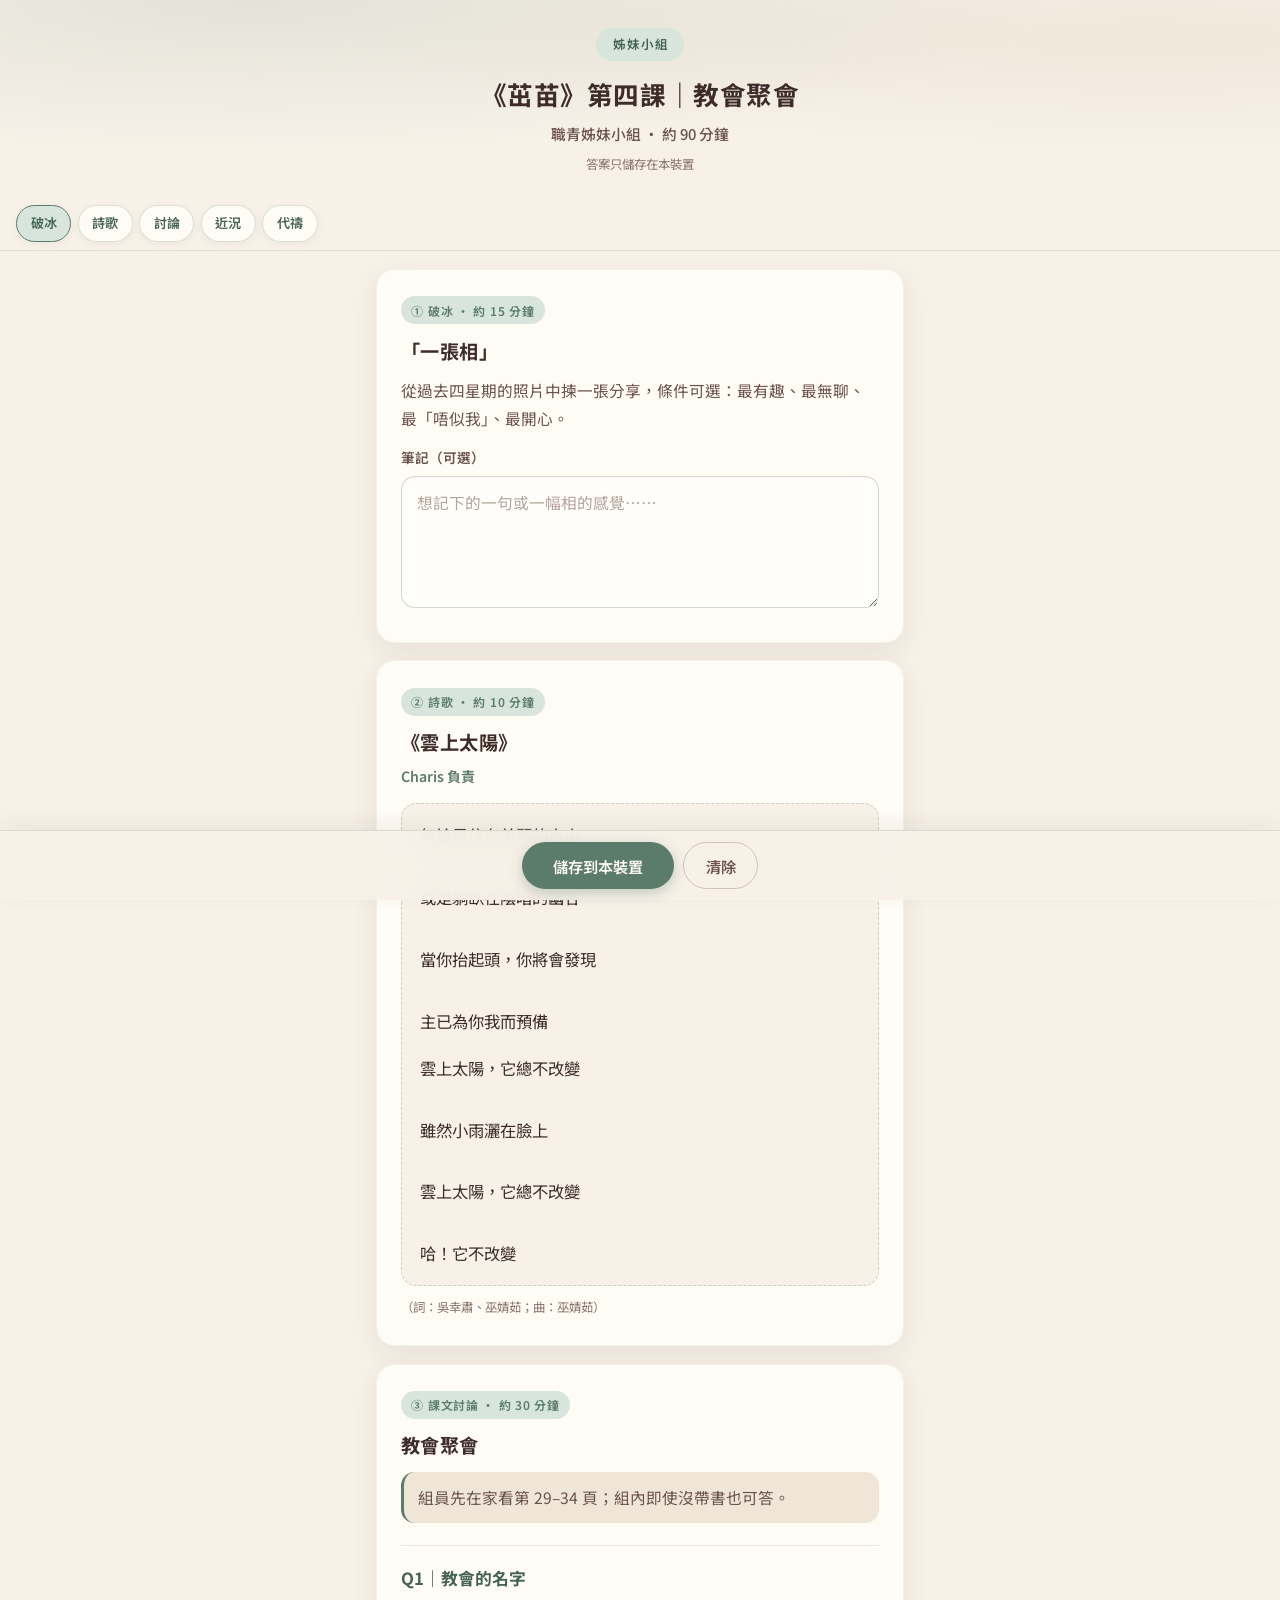
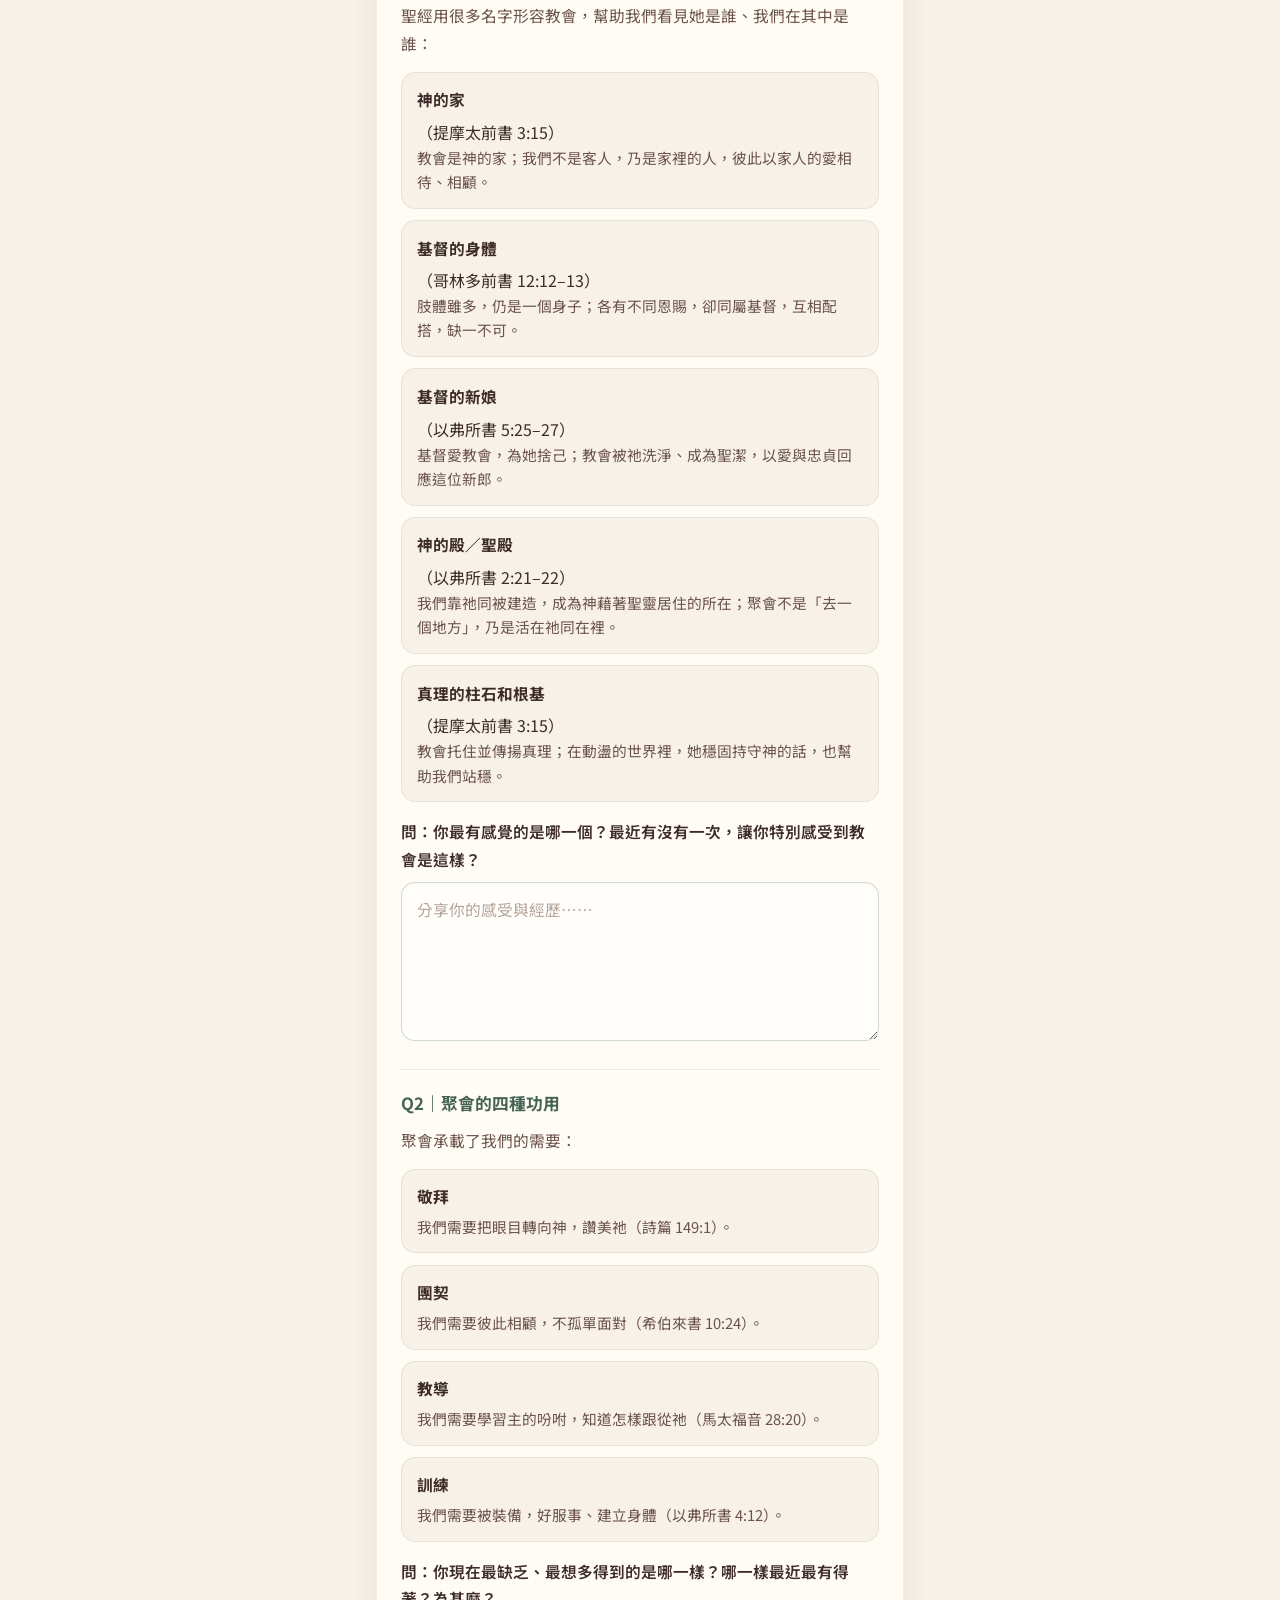
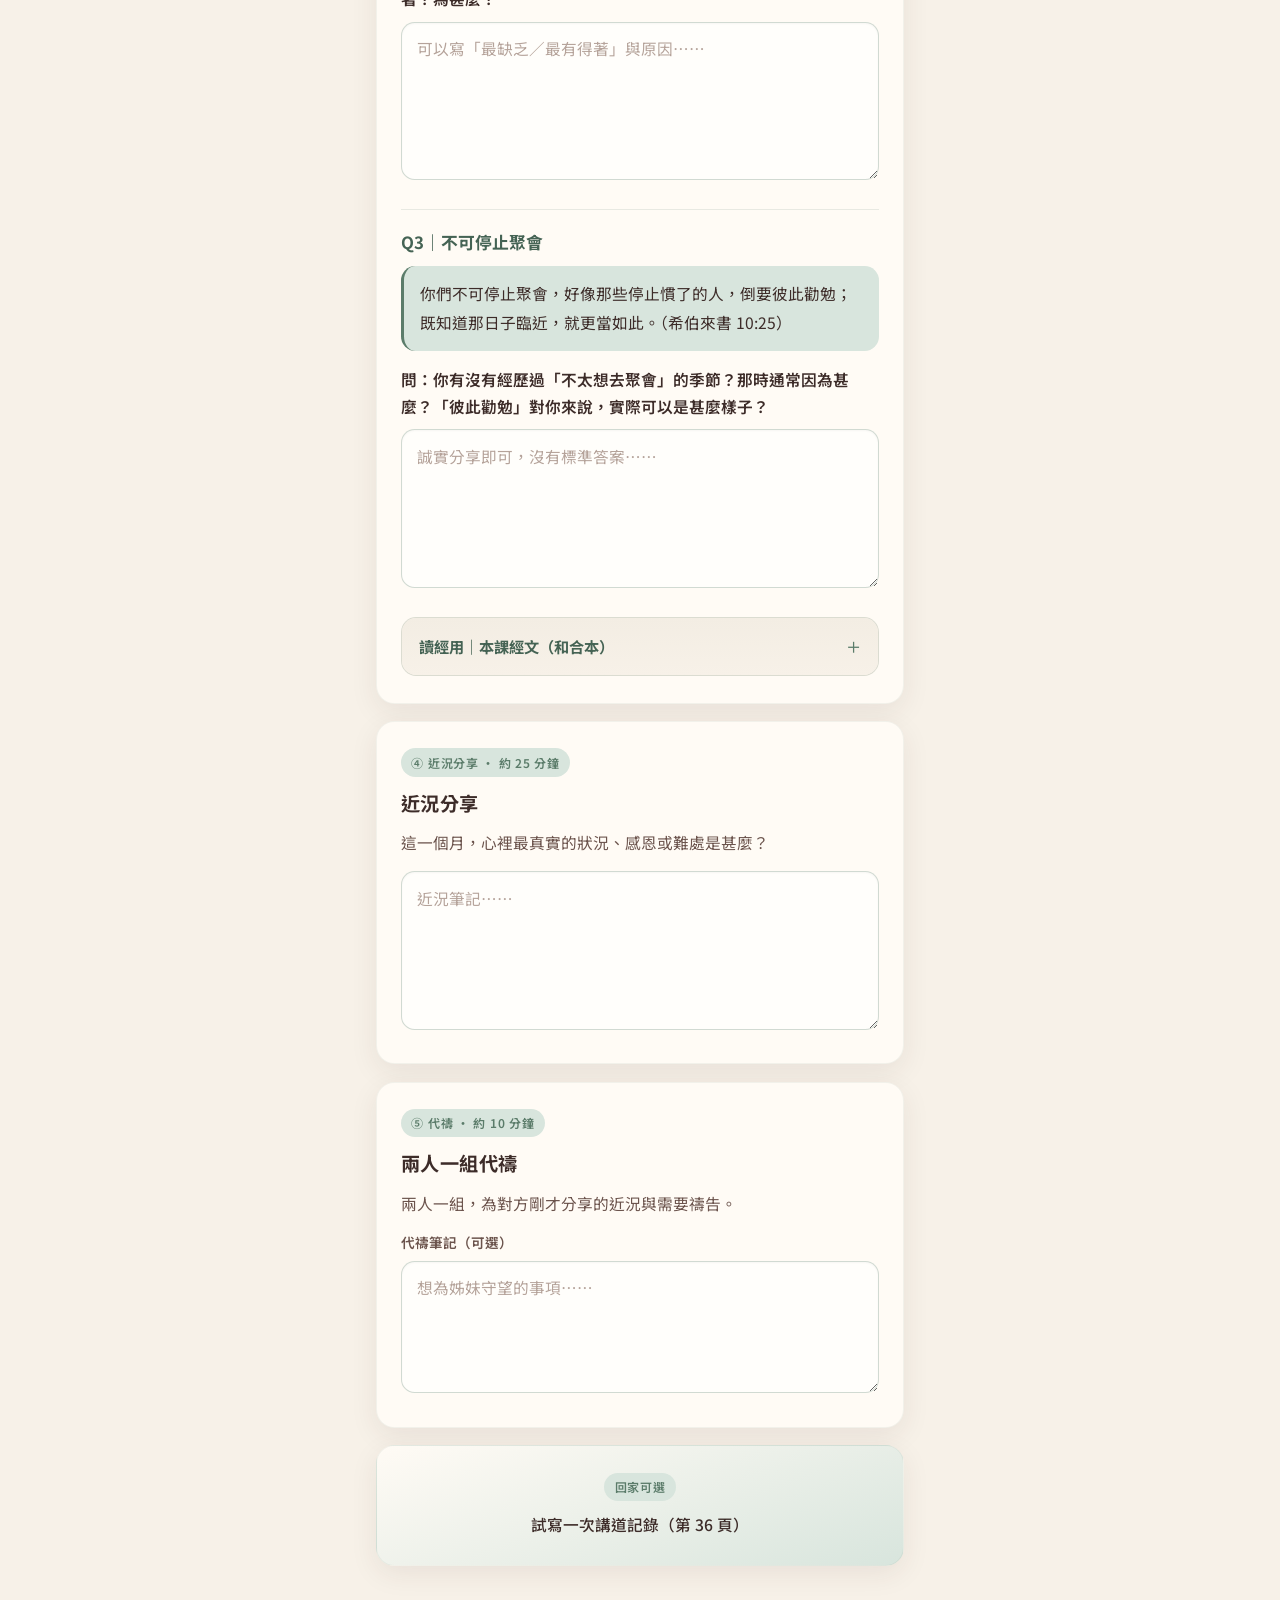
==== index.html @ 21cdb0b8 "Add 《茁苗》第四課姊妹小組 local-storage page Warm cream/sage mobile preview for 職青姊妹小組; answers stay on device" ====
<!DOCTYPE html>
<html lang="zh-Hant">
<head>
  <meta charset="UTF-8" />
  <meta name="viewport" content="width=device-width, initial-scale=1, viewport-fit=cover" />
  <meta name="theme-color" content="#F7F1E8" />
  <meta name="description" content="《茁苗》第四課｜教會聚會｜職青姊妹小組（本機預覽）" />
  <title>《茁苗》第四課｜教會聚會</title>
  <link rel="preconnect" href="https://fonts.googleapis.com" />
  <link rel="preconnect" href="https://fonts.gstatic.com" crossorigin />
  <link href="https://fonts.googleapis.com/css2?family=Noto+Sans+TC:wght@400;500;600;700&display=swap" rel="stylesheet" />
  <link rel="stylesheet" href="styles.css?v=20261009a" />
</head>
<body>
  <header class="app-header">
    <div class="header-inner">
      <span class="badge">姊妹小組</span>
      <h1 class="app-title">《茁苗》第四課｜教會聚會</h1>
      <p class="app-subtitle">職青姊妹小組 · 約 90 分鐘</p>
      <p class="app-note">答案只儲存在本裝置</p>
    </div>
  </header>

  <nav class="nav-chips" aria-label="快速導覽">
    <a href="#icebreaker">破冰</a>
    <a href="#song">詩歌</a>
    <a href="#discuss">討論</a>
    <a href="#sharing">近況</a>
    <a href="#prayer">代禱</a>
  </nav>

  <main>
    <!-- ① 破冰 -->
    <section class="card" id="icebreaker">
      <div class="section-label">① 破冰 · 約 15 分鐘</div>
      <h2 class="section-title">「一張相」</h2>
      <p class="section-body">從過去四星期的照片中揀一張分享，條件可選：最有趣、最無聊、最「唔似我」、最開心。</p>
      <label class="field-label" for="ice-notes">筆記（可選）</label>
      <textarea id="ice-notes" data-key="ice-notes" rows="4" placeholder="想記下的一句或一幅相的感覺……"></textarea>
    </section>

    <!-- ② 詩歌 -->
    <section class="card" id="song">
      <div class="section-label">② 詩歌 · 約 10 分鐘</div>
      <h2 class="section-title">《雲上太陽》</h2>
      <p class="song-lead">Charis 負責</p>
      <div class="lyrics">
        <p>無論是住在美麗的高山<br />
        或是躺臥在陰暗的幽谷<br />
        當你抬起頭，你將會發現<br />
        主已為你我而預備</p>
        <p>雲上太陽，它總不改變<br />
        雖然小雨灑在臉上<br />
        雲上太陽，它總不改變<br />
        哈！它不改變</p>
      </div>
      <p class="song-credit">（詞：吳幸肅、巫婧茹；曲：巫婧茹）</p>
    </section>

    <!-- ③ 討論 -->
    <section class="card" id="discuss">
      <div class="section-label">③ 課文討論 · 約 30 分鐘</div>
      <h2 class="section-title">教會聚會</h2>
      <p class="section-intro">組員先在家看第 29–34 頁；組內即使沒帶書也可答。</p>

      <!-- Q1 -->
      <div class="q-block" id="q1">
        <h3 class="q-heading">Q1｜教會的名字</h3>
        <p class="section-body">聖經用很多名字形容教會，幫助我們看見她是誰、我們在其中是誰：</p>
        <ul class="name-list">
          <li>
            <strong>神的家</strong>（提摩太前書 3:15）
            <span>教會是神的家；我們不是客人，乃是家裡的人，彼此以家人的愛相待、相顧。</span>
          </li>
          <li>
            <strong>基督的身體</strong>（哥林多前書 12:12–13）
            <span>肢體雖多，仍是一個身子；各有不同恩賜，卻同屬基督，互相配搭，缺一不可。</span>
          </li>
          <li>
            <strong>基督的新娘</strong>（以弗所書 5:25–27）
            <span>基督愛教會，為她捨己；教會被祂洗淨、成為聖潔，以愛與忠貞回應這位新郎。</span>
          </li>
          <li>
            <strong>神的殿／聖殿</strong>（以弗所書 2:21–22）
            <span>我們靠祂同被建造，成為神藉著聖靈居住的所在；聚會不是「去一個地方」，乃是活在祂同在裡。</span>
          </li>
          <li>
            <strong>真理的柱石和根基</strong>（提摩太前書 3:15）
            <span>教會托住並傳揚真理；在動盪的世界裡，她穩固持守神的話，也幫助我們站穩。</span>
          </li>
        </ul>
        <p class="q-prompt">問：你最有感覺的是哪一個？最近有沒有一次，讓你特別感受到教會是這樣？</p>
        <textarea data-key="q1-answer" rows="5" placeholder="分享你的感受與經歷……"></textarea>
      </div>

      <!-- Q2 -->
      <div class="q-block" id="q2">
        <h3 class="q-heading">Q2｜聚會的四種功用</h3>
        <p class="section-body">聚會承載了我們的需要：</p>
        <ul class="name-list">
          <li>
            <strong>敬拜</strong>
            <span>我們需要把眼目轉向神，讚美祂（詩篇 149:1）。</span>
          </li>
          <li>
            <strong>團契</strong>
            <span>我們需要彼此相顧，不孤單面對（希伯來書 10:24）。</span>
          </li>
          <li>
            <strong>教導</strong>
            <span>我們需要學習主的吩咐，知道怎樣跟從祂（馬太福音 28:20）。</span>
          </li>
          <li>
            <strong>訓練</strong>
            <span>我們需要被裝備，好服事、建立身體（以弗所書 4:12）。</span>
          </li>
        </ul>
        <p class="q-prompt">問：你現在最缺乏、最想多得到的是哪一樣？哪一樣最近最有得著？為甚麼？</p>
        <textarea data-key="q2-answer" rows="5" placeholder="可以寫「最缺乏／最有得著」與原因……"></textarea>
      </div>

      <!-- Q3 -->
      <div class="q-block" id="q3">
        <h3 class="q-heading">Q3｜不可停止聚會</h3>
        <blockquote class="verse-quote">
          <p>你們不可停止聚會，好像那些停止慣了的人，倒要彼此勸勉；既知道那日子臨近，就更當如此。（希伯來書 10:25）</p>
        </blockquote>
        <p class="q-prompt">問：你有沒有經歷過「不太想去聚會」的季節？那時通常因為甚麼？「彼此勸勉」對你來說，實際可以是甚麼樣子？</p>
        <textarea data-key="q3-answer" rows="5" placeholder="誠實分享即可，沒有標準答案……"></textarea>
      </div>

      <!-- 讀經用 -->
      <details class="verse-panel" id="verses">
        <summary>讀經用｜本課經文（和合本）</summary>
        <div class="verse-list">
          <article>
            <h4>提前 3:15</h4>
            <p>倘若我耽延日久，你也可以知道在神的家中當怎樣行。這家就是永生神的教會，真理的柱石和根基。</p>
          </article>
          <article>
            <h4>林前 12:12–13</h4>
            <p>就如身子是一個，卻有許多肢體，而且肢體雖多，仍是一個身子；基督也是這樣。我們不拘是猶太人，是希臘人，是為奴的，是自主的，都從一位聖靈受洗，成了一個身體，飲於一位聖靈。</p>
          </article>
          <article>
            <h4>弗 5:25–27</h4>
            <p>你們做丈夫的，要愛你們的妻子，正如基督愛教會，為教會捨己，要用水藉著道把教會洗淨，成為聖潔，可以獻給自己，做個榮耀的教會，毫無玷汙、皺紋等類的病，乃是聖潔沒有瑕疵的。</p>
          </article>
          <article>
            <h4>弗 2:21–22</h4>
            <p>各房靠他聯絡得合式，漸漸成為主的聖殿。你們也靠他同被建造，成為神藉著聖靈居住的所在。</p>
          </article>
          <article>
            <h4>來 10:25</h4>
            <p>你們不可停止聚會，好像那些停止慣了的人，倒要彼此勸勉；既知道那日子臨近，就更當如此。</p>
          </article>
          <article>
            <h4>詩 149:1</h4>
            <p>你們要讚美耶和華！向耶和華唱新歌，在聖民的會中讚美他！</p>
          </article>
          <article>
            <h4>來 10:24</h4>
            <p>又要彼此相顧，激發愛心，勉勵行善。</p>
          </article>
          <article>
            <h4>太 28:20</h4>
            <p>凡我所吩咐你們的，都教訓他們遵守。我就常與你們同在，直到世界的末了。</p>
          </article>
          <article>
            <h4>弗 4:12</h4>
            <p>為要成全聖徒，各盡其職，建立基督的身體。</p>
          </article>
        </div>
      </details>
    </section>

    <!-- ④ 近況 -->
    <section class="card" id="sharing">
      <div class="section-label">④ 近況分享 · 約 25 分鐘</div>
      <h2 class="section-title">近況分享</h2>
      <p class="section-body">這一個月，心裡最真實的狀況、感恩或難處是甚麼？</p>
      <textarea data-key="sharing-notes" rows="5" placeholder="近況筆記……"></textarea>
    </section>

    <!-- ⑤ 代禱 -->
    <section class="card" id="prayer">
      <div class="section-label">⑤ 代禱 · 約 10 分鐘</div>
      <h2 class="section-title">兩人一組代禱</h2>
      <p class="section-body">兩人一組，為對方剛才分享的近況與需要禱告。</p>
      <label class="field-label" for="prayer-notes">代禱筆記（可選）</label>
      <textarea id="prayer-notes" data-key="prayer-notes" rows="4" placeholder="想為姊妹守望的事項……"></textarea>
    </section>

    <section class="card homework">
      <div class="section-label">回家可選</div>
      <p class="section-body">試寫一次講道記錄（第 36 頁）</p>
    </section>
  </main>

  <div class="save-bar" role="region" aria-label="儲存與清除">
    <button type="button" id="btn-save" class="btn btn-primary">儲存到本裝置</button>
    <button type="button" id="btn-clear" class="btn btn-ghost">清除</button>
  </div>
  <div id="toast" class="toast" role="status" aria-live="polite"></div>

  <script src="app.js?v=20261009a"></script>
</body>
</html>
---- styles.css ----
/* 《茁苗》第四課｜職青姊妹小組 — 溫暖家居風（有別於 RETIRE 白／黑／海軍藍襯線） */
:root {
  --cream: #F7F1E8;
  --cream-deep: #EFE6D8;
  --card: #FFFBF5;
  --sage: #5B7C6A;
  --sage-soft: #D8E5DD;
  --sage-deep: #456354;
  --brown: #3D2C29;
  --brown-soft: #6B534C;
  --muted: #8A746B;
  --shadow: 0 8px 28px rgba(61, 44, 41, 0.08);
  --shadow-soft: 0 2px 10px rgba(61, 44, 41, 0.05);
  --radius: 1.15rem;
  --sans: "Noto Sans TC", "PingFang TC", "Microsoft JhengHei", "Helvetica Neue", sans-serif;
  --safe-top: env(safe-area-inset-top, 0px);
  --safe-bottom: env(safe-area-inset-bottom, 0px);
  --nav-h: 3rem;
  --bar-h: 4.2rem;
}

*, *::before, *::after { box-sizing: border-box; }

html {
  scroll-behavior: smooth;
  -webkit-text-size-adjust: 100%;
  scroll-padding-top: calc(var(--nav-h) + var(--safe-top) + 0.75rem);
}

body {
  margin: 0;
  overflow-x: hidden;
  background: var(--cream);
  color: var(--brown);
  font-family: var(--sans);
  font-size: 16px;
  line-height: 1.75;
  min-height: 100dvh;
  padding-bottom: calc(var(--bar-h) + var(--safe-bottom) + 1.5rem);
}

a { color: var(--sage-deep); text-decoration: none; }
a:hover { text-decoration: underline; }

/* —— Header —— */
.app-header {
  padding: calc(1.75rem + var(--safe-top)) 1.35rem 1.25rem;
  text-align: center;
  background:
    radial-gradient(ellipse at 20% 0%, rgba(91, 124, 106, 0.12), transparent 55%),
    radial-gradient(ellipse at 90% 20%, rgba(239, 230, 216, 0.9), transparent 50%),
    var(--cream);
}

.header-inner {
  max-width: 560px;
  margin: 0 auto;
}

.badge {
  display: inline-block;
  font-size: 0.78rem;
  font-weight: 600;
  letter-spacing: 0.18em;
  padding: 0.35rem 0.9rem 0.35rem 1.05rem;
  color: var(--sage-deep);
  background: var(--sage-soft);
  border-radius: 999px;
  margin-bottom: 0.85rem;
}

.app-title {
  margin: 0;
  font-weight: 700;
  font-size: 1.45rem;
  line-height: 1.45;
  letter-spacing: 0.02em;
  color: var(--brown);
}

.app-subtitle {
  margin: 0.55rem 0 0;
  font-size: 0.92rem;
  color: var(--brown-soft);
  font-weight: 500;
}

.app-note {
  margin: 0.45rem 0 0;
  font-size: 0.78rem;
  color: var(--muted);
}

/* —— Sticky nav chips —— */
.nav-chips {
  position: sticky;
  top: 0;
  z-index: 90;
  display: flex;
  gap: 0.4rem;
  justify-content: flex-start;
  align-items: center;
  overflow-x: auto;
  -webkit-overflow-scrolling: touch;
  scrollbar-width: none;
  padding: 0.55rem 1rem;
  padding-top: calc(0.55rem + var(--safe-top));
  min-height: calc(var(--nav-h) + var(--safe-top));
  background: rgba(247, 241, 232, 0.92);
  backdrop-filter: blur(10px);
  -webkit-backdrop-filter: blur(10px);
  border-bottom: 1px solid rgba(91, 124, 106, 0.15);
}

.nav-chips::-webkit-scrollbar { display: none; }

.nav-chips a {
  flex: 0 0 auto;
  padding: 0.38rem 0.85rem;
  border-radius: 999px;
  font-size: 0.82rem;
  font-weight: 600;
  color: var(--sage-deep);
  background: var(--card);
  border: 1px solid rgba(91, 124, 106, 0.22);
  box-shadow: var(--shadow-soft);
  text-decoration: none;
  white-space: nowrap;
}

.nav-chips a:hover,
.nav-chips a:focus-visible {
  background: var(--sage-soft);
  outline: none;
}

/* —— Main / cards —— */
main {
  max-width: 560px;
  margin: 0 auto;
  padding: 1.1rem 1rem 0.5rem;
  display: flex;
  flex-direction: column;
  gap: 1.1rem;
}

.card {
  background: var(--card);
  border-radius: var(--radius);
  box-shadow: var(--shadow);
  padding: 1.35rem 1.25rem 1.45rem;
  border: 1px solid rgba(91, 124, 106, 0.08);
}

.section-label {
  display: inline-block;
  font-size: 0.75rem;
  font-weight: 600;
  letter-spacing: 0.06em;
  color: var(--sage);
  background: var(--sage-soft);
  padding: 0.22rem 0.65rem;
  border-radius: 999px;
  margin-bottom: 0.65rem;
}

.section-title {
  margin: 0 0 0.55rem;
  font-size: 1.2rem;
  font-weight: 700;
  color: var(--brown);
  letter-spacing: 0.02em;
}

.section-body,
.section-intro {
  margin: 0 0 0.9rem;
  color: var(--brown-soft);
  font-size: 0.98rem;
}

.section-intro {
  padding: 0.75rem 0.9rem;
  background: var(--cream-deep);
  border-radius: 0.85rem;
  border-left: 3px solid var(--sage);
}

.field-label {
  display: block;
  font-size: 0.85rem;
  font-weight: 600;
  color: var(--brown-soft);
  margin: 0.4rem 0 0.35rem;
}

textarea {
  width: 100%;
  resize: vertical;
  min-height: 5.5rem;
  padding: 0.85rem 0.95rem;
  border: 1.5px solid rgba(91, 124, 106, 0.28);
  border-radius: 0.85rem;
  background: #FFFEFB;
  color: var(--brown);
  font-family: inherit;
  font-size: 0.98rem;
  line-height: 1.65;
  box-shadow: inset 0 1px 2px rgba(61, 44, 41, 0.04);
}

textarea::placeholder { color: #B5A39A; }
textarea:focus {
  outline: none;
  border-color: var(--sage);
  box-shadow: 0 0 0 3px rgba(91, 124, 106, 0.18);
}

/* —— Song —— */
.song-lead {
  margin: -0.25rem 0 0.85rem;
  font-size: 0.88rem;
  font-weight: 600;
  color: var(--sage);
}

.lyrics {
  background: var(--cream);
  border-radius: 0.95rem;
  padding: 1rem 1.1rem;
  margin-bottom: 0.65rem;
  border: 1px dashed rgba(91, 124, 106, 0.28);
}

.lyrics p {
  margin: 0 0 1rem;
  white-space: pre-line;
  color: var(--brown);
  line-height: 1.9;
  font-size: 1.02rem;
}

.lyrics p:last-child { margin-bottom: 0; }

.song-credit {
  margin: 0;
  font-size: 0.78rem;
  color: var(--muted);
}

/* —— Questions —— */
.q-block {
  margin-top: 1.35rem;
  padding-top: 1.15rem;
  border-top: 1px solid rgba(91, 124, 106, 0.14);
}

.q-block:first-of-type {
  margin-top: 0.35rem;
  padding-top: 0;
  border-top: none;
}

.q-heading {
  margin: 0 0 0.55rem;
  font-size: 1.05rem;
  font-weight: 700;
  color: var(--sage-deep);
}

.name-list {
  list-style: none;
  margin: 0 0 1rem;
  padding: 0;
  display: flex;
  flex-direction: column;
  gap: 0.7rem;
}

.name-list li {
  background: var(--cream);
  border-radius: 0.9rem;
  padding: 0.85rem 0.95rem;
  border: 1px solid rgba(91, 124, 106, 0.12);
}

.name-list strong {
  display: block;
  color: var(--brown);
  font-size: 0.98rem;
  margin-bottom: 0.25rem;
}

.name-list span {
  display: block;
  color: var(--brown-soft);
  font-size: 0.92rem;
  line-height: 1.65;
}

.q-prompt {
  margin: 0 0 0.55rem;
  font-weight: 600;
  color: var(--brown);
  font-size: 0.98rem;
}

.verse-quote {
  margin: 0 0 0.9rem;
  padding: 0.9rem 1rem;
  background: var(--sage-soft);
  border-radius: 0.9rem;
  border-left: 3px solid var(--sage);
}

.verse-quote p {
  margin: 0;
  color: var(--brown);
  font-size: 0.98rem;
  line-height: 1.8;
}

/* —— Collapsible verses —— */
.verse-panel {
  margin-top: 1.4rem;
  border-radius: 0.95rem;
  background: var(--cream);
  border: 1px solid rgba(91, 124, 106, 0.18);
  overflow: hidden;
}

.verse-panel > summary {
  cursor: pointer;
  list-style: none;
  padding: 0.95rem 1.05rem;
  font-weight: 700;
  font-size: 0.95rem;
  color: var(--sage-deep);
  background: linear-gradient(180deg, #F3EDE3, var(--cream));
  user-select: none;
}

.verse-panel > summary::-webkit-details-marker { display: none; }

.verse-panel > summary::after {
  content: "＋";
  float: right;
  font-weight: 500;
  color: var(--sage);
}

.verse-panel[open] > summary::after { content: "－"; }

.verse-list {
  padding: 0 1.05rem 1.1rem;
  display: flex;
  flex-direction: column;
  gap: 0.95rem;
}

.verse-list article h4 {
  margin: 0 0 0.3rem;
  font-size: 0.88rem;
  font-weight: 700;
  color: var(--sage);
}

.verse-list article p {
  margin: 0;
  font-size: 0.92rem;
  color: var(--brown-soft);
  line-height: 1.75;
}

.homework {
  text-align: center;
  background: linear-gradient(160deg, #FFFBF5, var(--sage-soft));
}

.homework .section-body {
  margin: 0;
  font-weight: 500;
  color: var(--brown);
}

/* —— Sticky save bar —— */
.save-bar {
  position: fixed;
  left: 0;
  right: 0;
  bottom: 0;
  z-index: 100;
  display: flex;
  gap: 0.6rem;
  justify-content: center;
  padding: 0.7rem 1rem calc(0.7rem + var(--safe-bottom));
  background: rgba(247, 241, 232, 0.94);
  backdrop-filter: blur(12px);
  -webkit-backdrop-filter: blur(12px);
  border-top: 1px solid rgba(91, 124, 106, 0.18);
  box-shadow: 0 -6px 20px rgba(61, 44, 41, 0.06);
}

.btn {
  appearance: none;
  border: none;
  font-family: inherit;
  font-size: 0.95rem;
  font-weight: 600;
  border-radius: 999px;
  padding: 0.7rem 1.35rem;
  cursor: pointer;
  transition: transform 0.12s ease, background 0.12s ease;
}

.btn:active { transform: scale(0.98); }

.btn-primary {
  background: var(--sage);
  color: #FFFBF5;
  box-shadow: 0 4px 14px rgba(91, 124, 106, 0.35);
  min-width: 9.5rem;
}

.btn-primary:hover { background: var(--sage-deep); }

.btn-ghost {
  background: transparent;
  color: var(--brown-soft);
  border: 1.5px solid rgba(61, 44, 41, 0.22);
}

.btn-ghost:hover { background: var(--cream-deep); }

/* —— Toast —— */
.toast {
  position: fixed;
  left: 50%;
  bottom: calc(var(--bar-h) + var(--safe-bottom) + 0.6rem);
  transform: translateX(-50%) translateY(0.6rem);
  background: var(--brown);
  color: #FFFBF5;
  padding: 0.55rem 1.1rem;
  border-radius: 999px;
  font-size: 0.88rem;
  font-weight: 500;
  opacity: 0;
  pointer-events: none;
  transition: opacity 0.2s ease, transform 0.2s ease;
  z-index: 110;
  white-space: nowrap;
}

.toast.show {
  opacity: 1;
  transform: translateX(-50%) translateY(0);
}

@media (min-width: 640px) {
  .app-title { font-size: 1.6rem; }
  .card { padding: 1.55rem 1.5rem 1.65rem; }
}
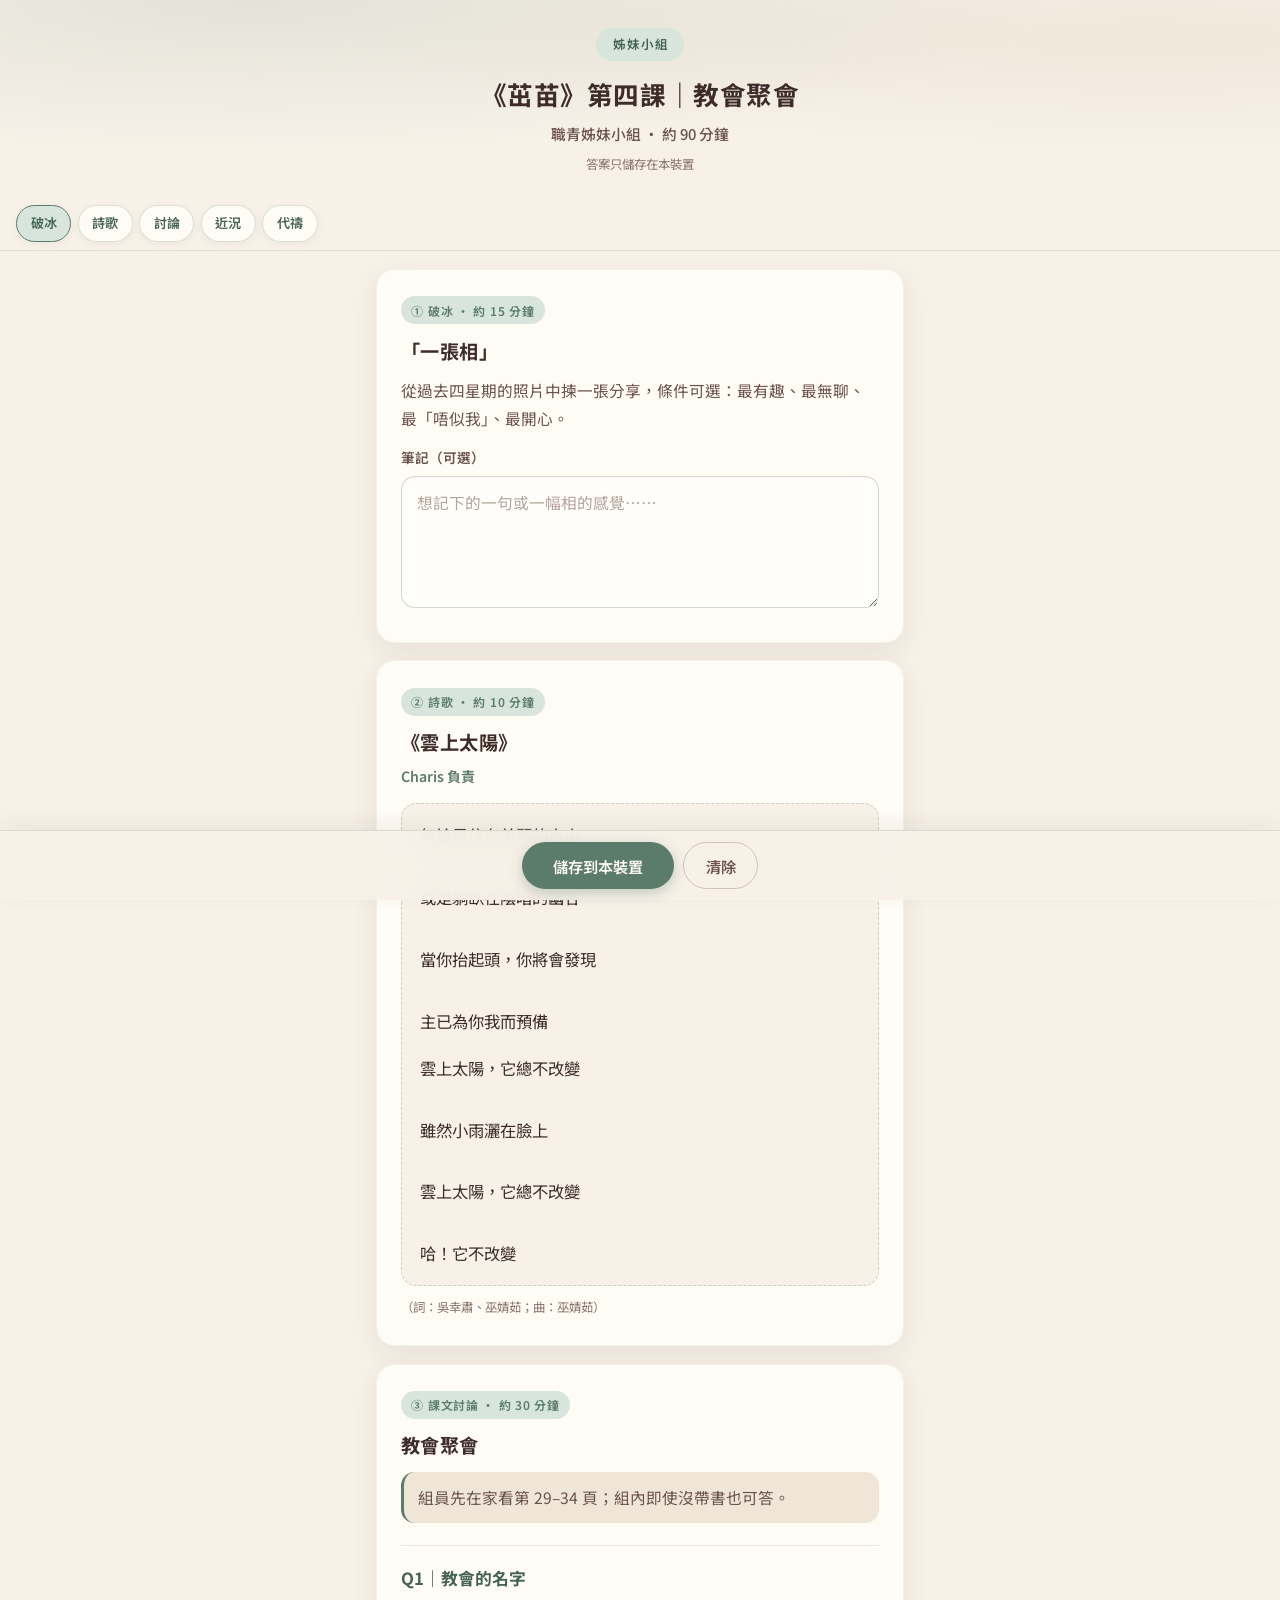
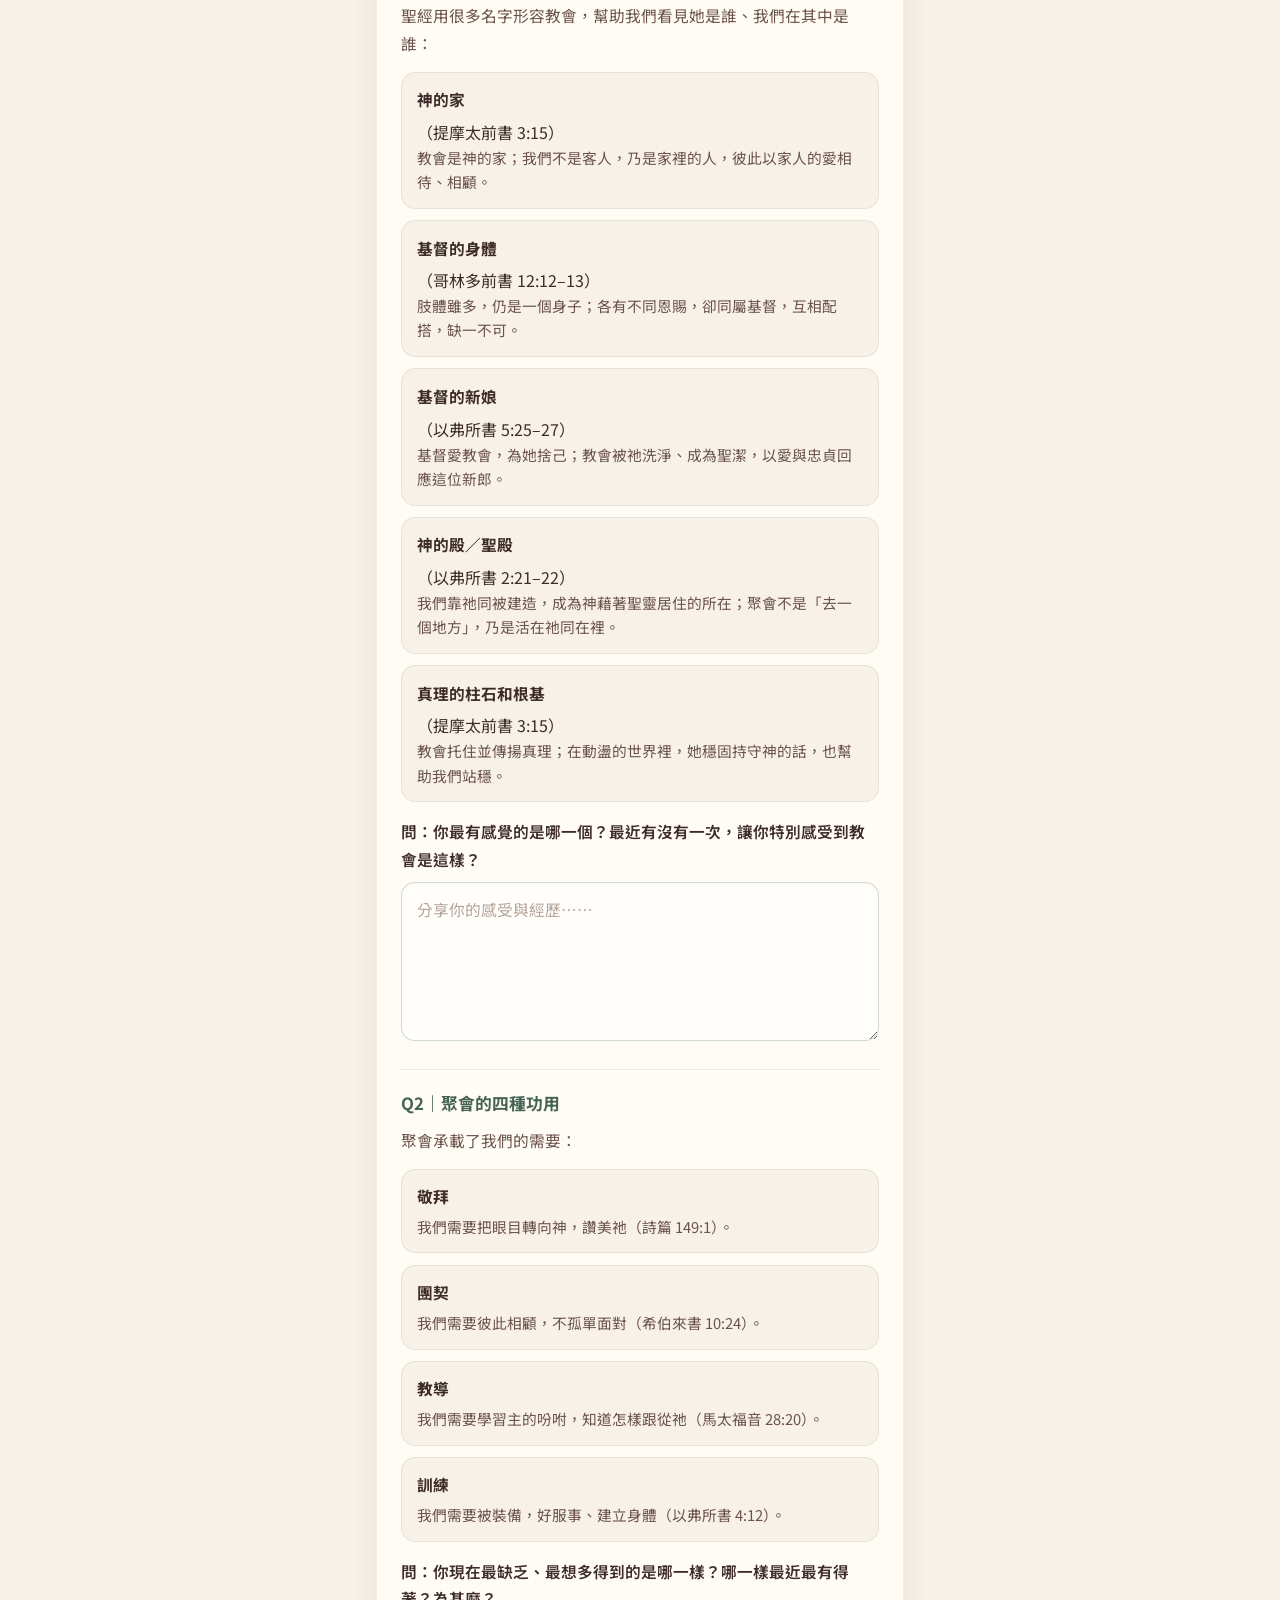
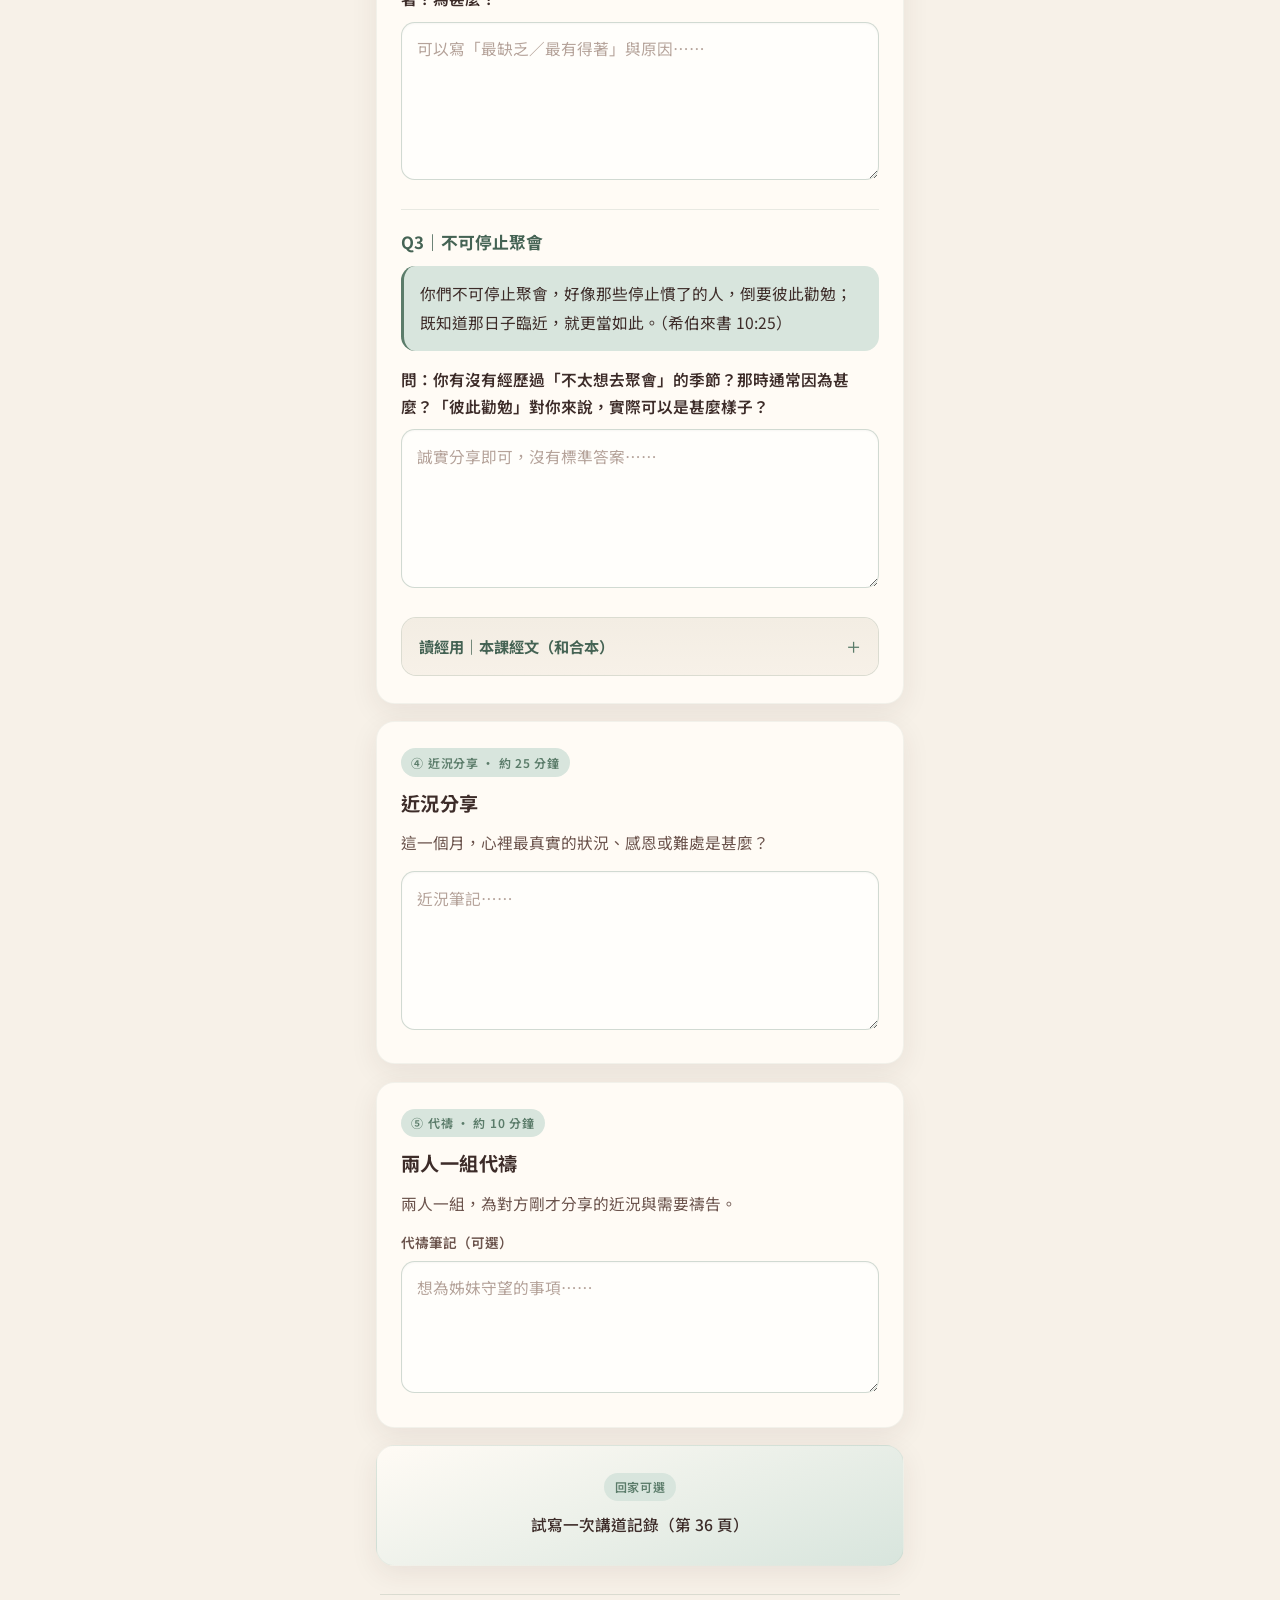
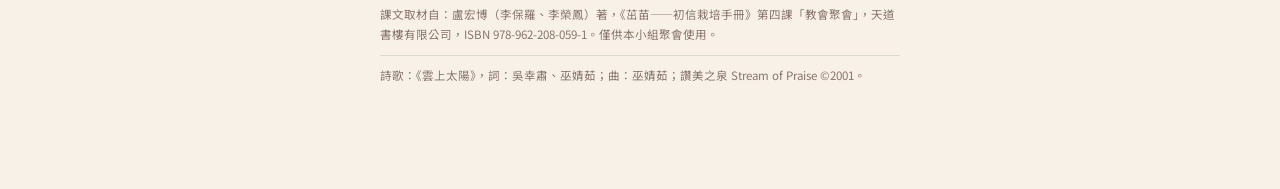
==== commit f9417556: "Add source credit footer and cache-bust v=20261009b Acknowledge 《茁苗》 / 天道書樓 and Stream of Praise son" ====
--- a/index.html
+++ b/index.html
@@ -9,7 +9,7 @@
   <link rel="preconnect" href="https://fonts.googleapis.com" />
   <link rel="preconnect" href="https://fonts.gstatic.com" crossorigin />
   <link href="https://fonts.googleapis.com/css2?family=Noto+Sans+TC:wght@400;500;600;700&display=swap" rel="stylesheet" />
-  <link rel="stylesheet" href="styles.css?v=20261009a" />
+  <link rel="stylesheet" href="styles.css?v=20261009b" />
 </head>
 <body>
   <header class="app-header">
@@ -196,12 +196,18 @@
     </section>
   </main>
 
+
+  <footer class="site-credit" aria-label="著作權與取材說明">
+    <p>課文取材自：盧宏博（李保羅、李榮鳳）著，《茁苗——初信栽培手冊》第四課「教會聚會」，天道書樓有限公司，ISBN 978-962-208-059-1。僅供本小組聚會使用。</p>
+    <p>詩歌：《雲上太陽》，詞：吳幸肅、巫婧茹；曲：巫婧茹；讚美之泉 Stream of Praise ©2001。</p>
+  </footer>
+
   <div class="save-bar" role="region" aria-label="儲存與清除">
     <button type="button" id="btn-save" class="btn btn-primary">儲存到本裝置</button>
     <button type="button" id="btn-clear" class="btn btn-ghost">清除</button>
   </div>
   <div id="toast" class="toast" role="status" aria-live="polite"></div>
 
-  <script src="app.js?v=20261009a"></script>
+  <script src="app.js?v=20261009b"></script>
 </body>
 </html>
--- a/styles.css
+++ b/styles.css
@@ -460,3 +460,24 @@
   .app-title { font-size: 1.6rem; }
   .card { padding: 1.55rem 1.5rem 1.65rem; }
 }
+
+/* —— Footer credit —— */
+.site-credit {
+  max-width: 560px;
+  margin: 0.25rem auto 0.5rem;
+  padding: 1rem 1.25rem 0.25rem;
+  color: var(--muted);
+  font-size: 0.72rem;
+  line-height: 1.7;
+  text-align: left;
+}
+
+.site-credit p {
+  margin: 0 0 0.65rem;
+  padding-top: 0.65rem;
+  border-top: 1px solid rgba(91, 124, 106, 0.18);
+}
+
+.site-credit p:last-child {
+  margin-bottom: 0;
+}
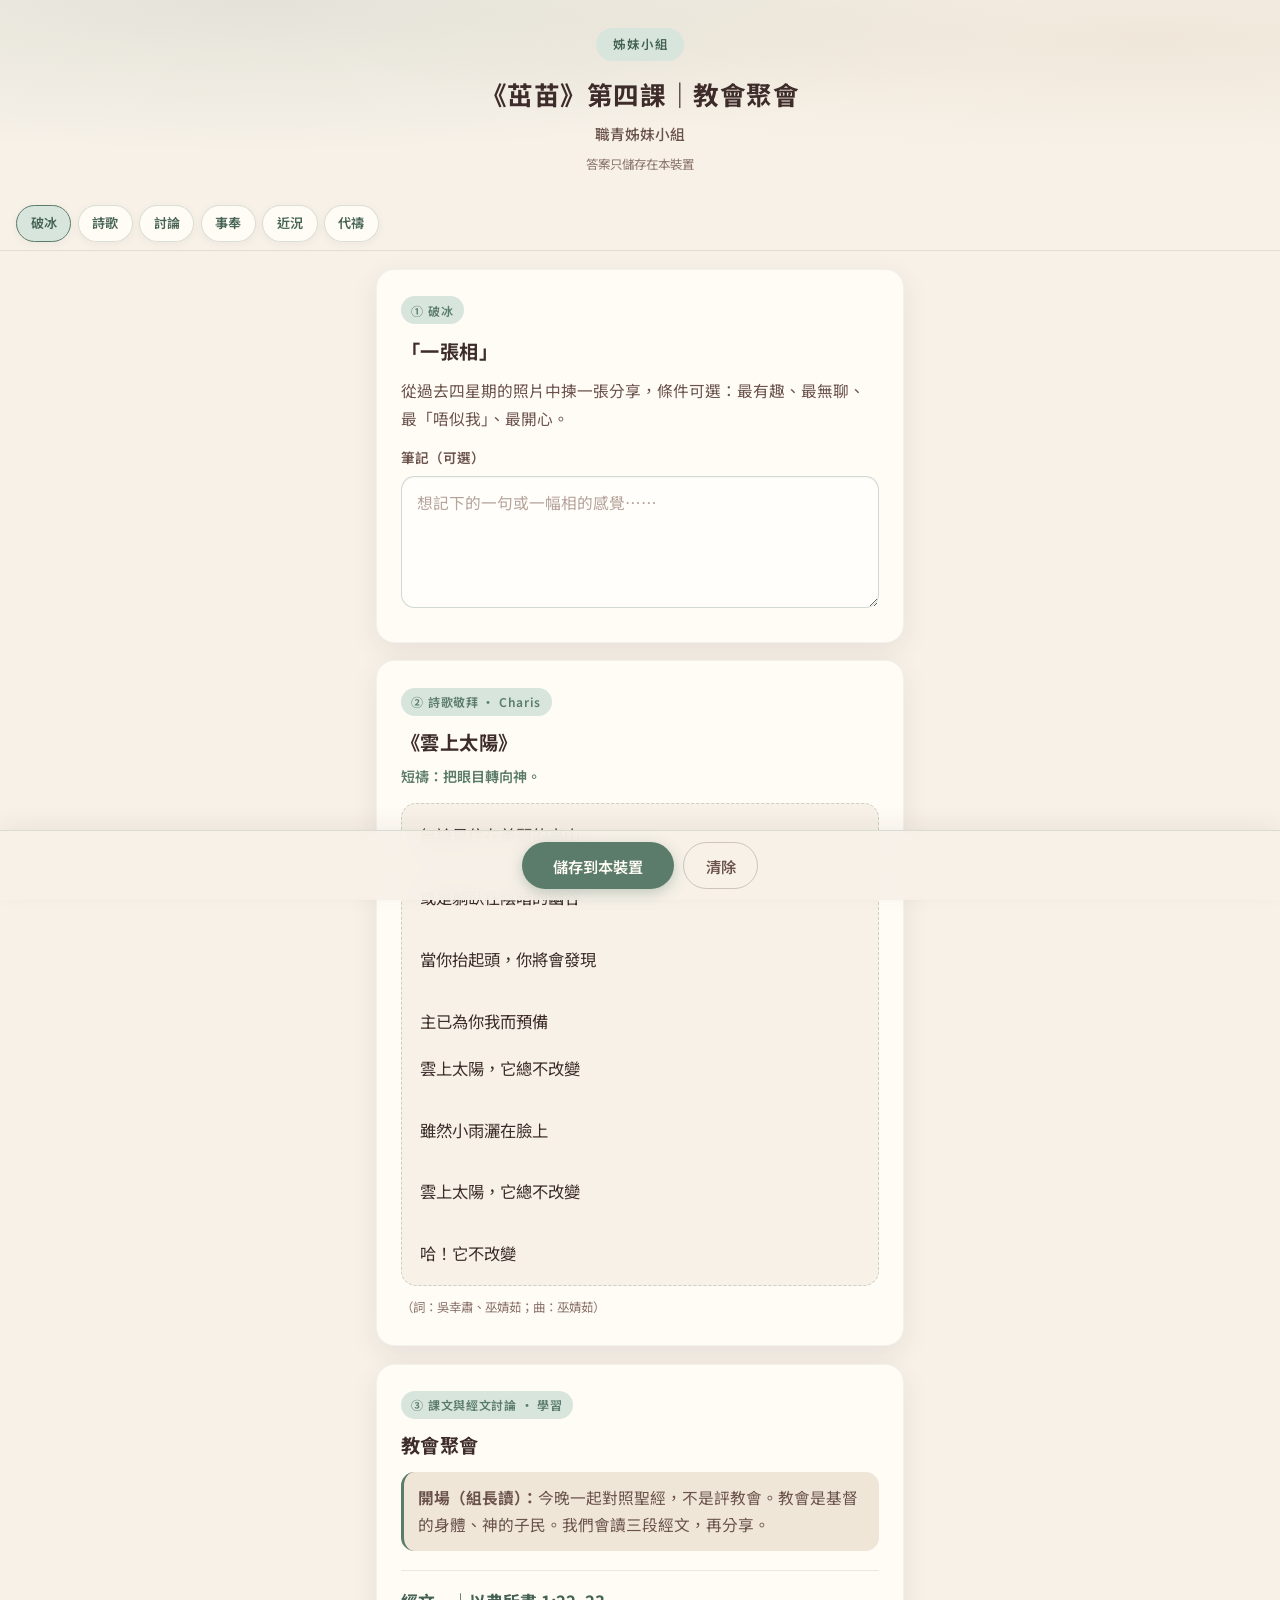
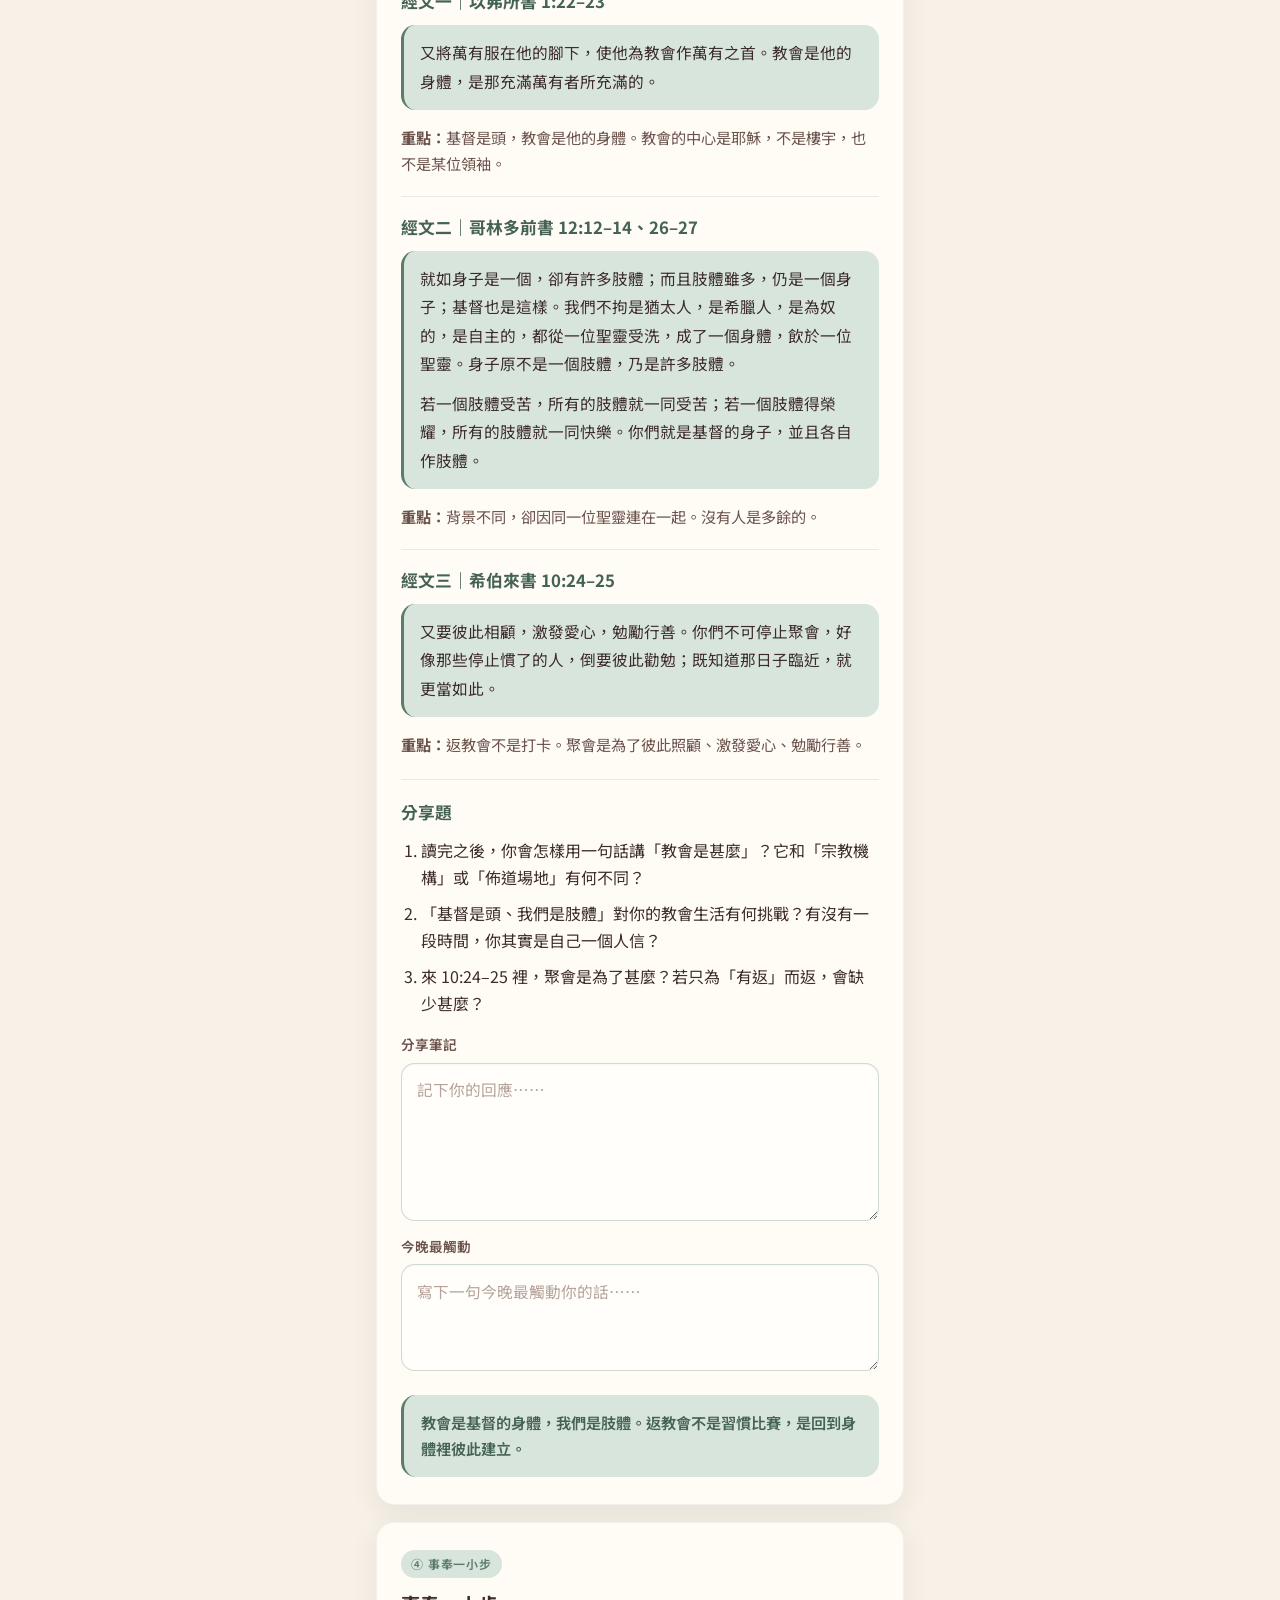
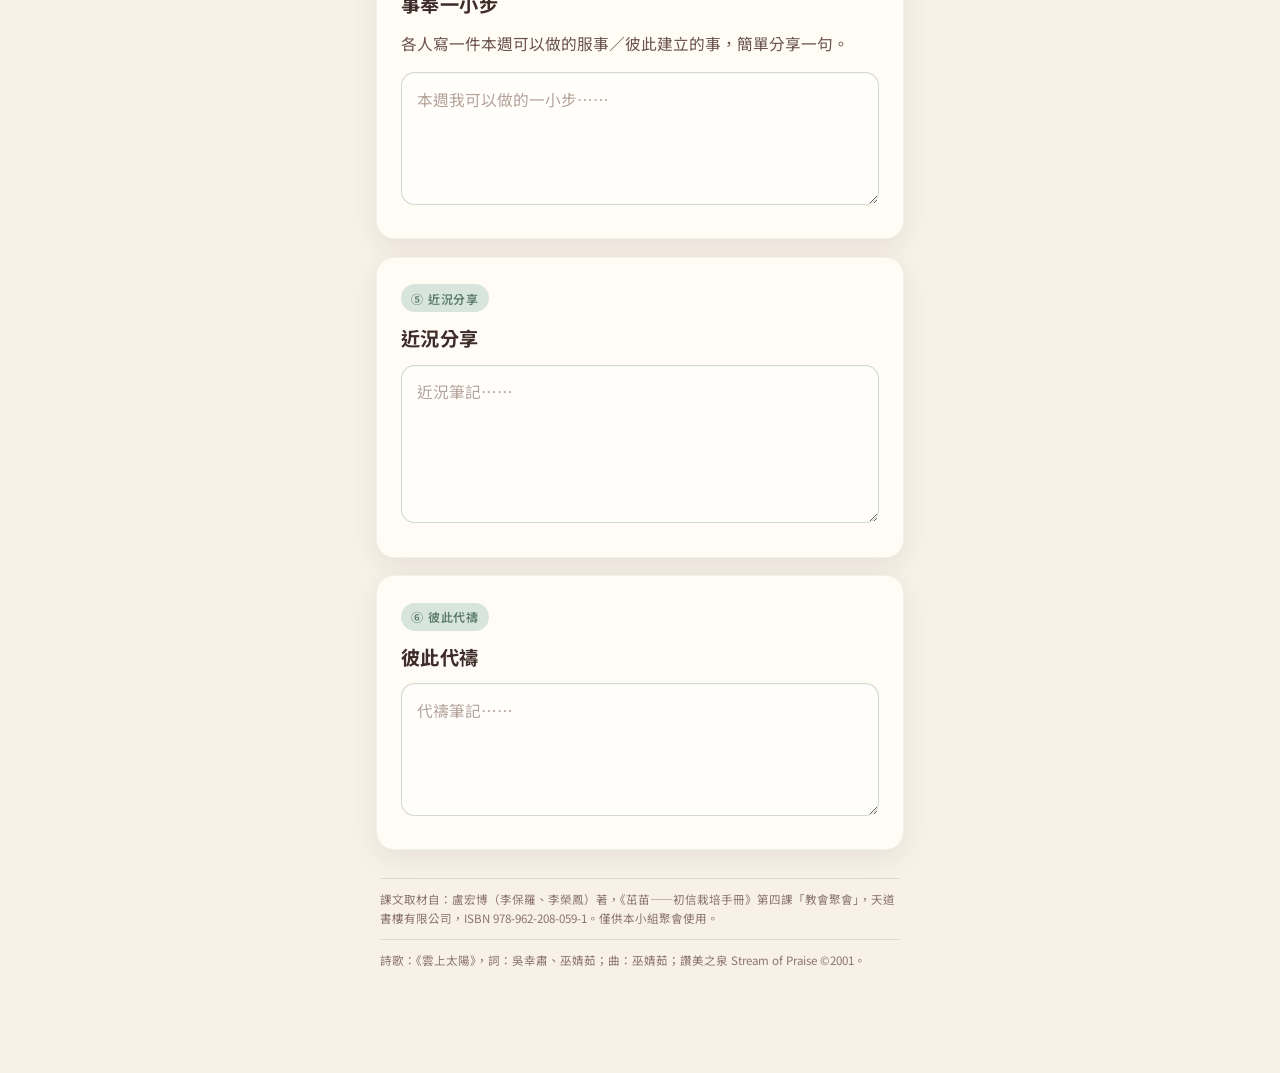
==== commit d486a012: "Update to finalized sisters-group flow (no times) Six sections with scripture passages, share Q1–3, " ====
--- a/index.html
+++ b/index.html
@@ -9,14 +9,14 @@
   <link rel="preconnect" href="https://fonts.googleapis.com" />
   <link rel="preconnect" href="https://fonts.gstatic.com" crossorigin />
   <link href="https://fonts.googleapis.com/css2?family=Noto+Sans+TC:wght@400;500;600;700&display=swap" rel="stylesheet" />
-  <link rel="stylesheet" href="styles.css?v=20261009b" />
+  <link rel="stylesheet" href="styles.css?v=20261010a" />
 </head>
 <body>
   <header class="app-header">
     <div class="header-inner">
       <span class="badge">姊妹小組</span>
       <h1 class="app-title">《茁苗》第四課｜教會聚會</h1>
-      <p class="app-subtitle">職青姊妹小組 · 約 90 分鐘</p>
+      <p class="app-subtitle">職青姊妹小組</p>
       <p class="app-note">答案只儲存在本裝置</p>
     </div>
   </header>
@@ -25,6 +25,7 @@
     <a href="#icebreaker">破冰</a>
     <a href="#song">詩歌</a>
     <a href="#discuss">討論</a>
+    <a href="#serve">事奉</a>
     <a href="#sharing">近況</a>
     <a href="#prayer">代禱</a>
   </nav>
@@ -32,7 +33,7 @@
   <main>
     <!-- ① 破冰 -->
     <section class="card" id="icebreaker">
-      <div class="section-label">① 破冰 · 約 15 分鐘</div>
+      <div class="section-label">① 破冰</div>
       <h2 class="section-title">「一張相」</h2>
       <p class="section-body">從過去四星期的照片中揀一張分享，條件可選：最有趣、最無聊、最「唔似我」、最開心。</p>
       <label class="field-label" for="ice-notes">筆記（可選）</label>
@@ -41,9 +42,9 @@
 
     <!-- ② 詩歌 -->
     <section class="card" id="song">
-      <div class="section-label">② 詩歌 · 約 10 分鐘</div>
+      <div class="section-label">② 詩歌敬拜 · Charis</div>
       <h2 class="section-title">《雲上太陽》</h2>
-      <p class="song-lead">Charis 負責</p>
+      <p class="song-lead">短禱：把眼目轉向神。</p>
       <div class="lyrics">
         <p>無論是住在美麗的高山<br />
         或是躺臥在陰暗的幽谷<br />
@@ -59,143 +60,76 @@
 
     <!-- ③ 討論 -->
     <section class="card" id="discuss">
-      <div class="section-label">③ 課文討論 · 約 30 分鐘</div>
+      <div class="section-label">③ 課文與經文討論 · 學習</div>
       <h2 class="section-title">教會聚會</h2>
-      <p class="section-intro">組員先在家看第 29–34 頁；組內即使沒帶書也可答。</p>
-
-      <!-- Q1 -->
-      <div class="q-block" id="q1">
-        <h3 class="q-heading">Q1｜教會的名字</h3>
-        <p class="section-body">聖經用很多名字形容教會，幫助我們看見她是誰、我們在其中是誰：</p>
-        <ul class="name-list">
-          <li>
-            <strong>神的家</strong>（提摩太前書 3:15）
-            <span>教會是神的家；我們不是客人，乃是家裡的人，彼此以家人的愛相待、相顧。</span>
-          </li>
-          <li>
-            <strong>基督的身體</strong>（哥林多前書 12:12–13）
-            <span>肢體雖多，仍是一個身子；各有不同恩賜，卻同屬基督，互相配搭，缺一不可。</span>
-          </li>
-          <li>
-            <strong>基督的新娘</strong>（以弗所書 5:25–27）
-            <span>基督愛教會，為她捨己；教會被祂洗淨、成為聖潔，以愛與忠貞回應這位新郎。</span>
-          </li>
-          <li>
-            <strong>神的殿／聖殿</strong>（以弗所書 2:21–22）
-            <span>我們靠祂同被建造，成為神藉著聖靈居住的所在；聚會不是「去一個地方」，乃是活在祂同在裡。</span>
-          </li>
-          <li>
-            <strong>真理的柱石和根基</strong>（提摩太前書 3:15）
-            <span>教會托住並傳揚真理；在動盪的世界裡，她穩固持守神的話，也幫助我們站穩。</span>
-          </li>
-        </ul>
-        <p class="q-prompt">問：你最有感覺的是哪一個？最近有沒有一次，讓你特別感受到教會是這樣？</p>
-        <textarea data-key="q1-answer" rows="5" placeholder="分享你的感受與經歷……"></textarea>
+      <div class="section-intro">
+        <strong>開場（組長讀）：</strong>今晚一起對照聖經，不是評教會。教會是基督的身體、神的子民。我們會讀三段經文，再分享。
       </div>
 
-      <!-- Q2 -->
-      <div class="q-block" id="q2">
-        <h3 class="q-heading">Q2｜聚會的四種功用</h3>
-        <p class="section-body">聚會承載了我們的需要：</p>
-        <ul class="name-list">
-          <li>
-            <strong>敬拜</strong>
-            <span>我們需要把眼目轉向神，讚美祂（詩篇 149:1）。</span>
-          </li>
-          <li>
-            <strong>團契</strong>
-            <span>我們需要彼此相顧，不孤單面對（希伯來書 10:24）。</span>
-          </li>
-          <li>
-            <strong>教導</strong>
-            <span>我們需要學習主的吩咐，知道怎樣跟從祂（馬太福音 28:20）。</span>
-          </li>
-          <li>
-            <strong>訓練</strong>
-            <span>我們需要被裝備，好服事、建立身體（以弗所書 4:12）。</span>
-          </li>
-        </ul>
-        <p class="q-prompt">問：你現在最缺乏、最想多得到的是哪一樣？哪一樣最近最有得著？為甚麼？</p>
-        <textarea data-key="q2-answer" rows="5" placeholder="可以寫「最缺乏／最有得著」與原因……"></textarea>
+      <div class="passage" id="v1">
+        <h3 class="q-heading">經文一｜以弗所書 1:22–23</h3>
+        <blockquote class="verse-quote">
+          <p>又將萬有服在他的腳下，使他為教會作萬有之首。教會是他的身體，是那充滿萬有者所充滿的。</p>
+        </blockquote>
+        <p class="passage-point"><strong>重點：</strong>基督是頭，教會是他的身體。教會的中心是耶穌，不是樓宇，也不是某位領袖。</p>
       </div>
 
-      <!-- Q3 -->
-      <div class="q-block" id="q3">
-        <h3 class="q-heading">Q3｜不可停止聚會</h3>
+      <div class="passage" id="v2">
+        <h3 class="q-heading">經文二｜哥林多前書 12:12–14、26–27</h3>
         <blockquote class="verse-quote">
-          <p>你們不可停止聚會，好像那些停止慣了的人，倒要彼此勸勉；既知道那日子臨近，就更當如此。（希伯來書 10:25）</p>
+          <p>就如身子是一個，卻有許多肢體；而且肢體雖多，仍是一個身子；基督也是這樣。我們不拘是猶太人，是希臘人，是為奴的，是自主的，都從一位聖靈受洗，成了一個身體，飲於一位聖靈。身子原不是一個肢體，乃是許多肢體。</p>
+          <p>若一個肢體受苦，所有的肢體就一同受苦；若一個肢體得榮耀，所有的肢體就一同快樂。你們就是基督的身子，並且各自作肢體。</p>
         </blockquote>
-        <p class="q-prompt">問：你有沒有經歷過「不太想去聚會」的季節？那時通常因為甚麼？「彼此勸勉」對你來說，實際可以是甚麼樣子？</p>
-        <textarea data-key="q3-answer" rows="5" placeholder="誠實分享即可，沒有標準答案……"></textarea>
+        <p class="passage-point"><strong>重點：</strong>背景不同，卻因同一位聖靈連在一起。沒有人是多餘的。</p>
       </div>
 
-      <!-- 讀經用 -->
-      <details class="verse-panel" id="verses">
-        <summary>讀經用｜本課經文（和合本）</summary>
-        <div class="verse-list">
-          <article>
-            <h4>提前 3:15</h4>
-            <p>倘若我耽延日久，你也可以知道在神的家中當怎樣行。這家就是永生神的教會，真理的柱石和根基。</p>
-          </article>
-          <article>
-            <h4>林前 12:12–13</h4>
-            <p>就如身子是一個，卻有許多肢體，而且肢體雖多，仍是一個身子；基督也是這樣。我們不拘是猶太人，是希臘人，是為奴的，是自主的，都從一位聖靈受洗，成了一個身體，飲於一位聖靈。</p>
-          </article>
-          <article>
-            <h4>弗 5:25–27</h4>
-            <p>你們做丈夫的，要愛你們的妻子，正如基督愛教會，為教會捨己，要用水藉著道把教會洗淨，成為聖潔，可以獻給自己，做個榮耀的教會，毫無玷汙、皺紋等類的病，乃是聖潔沒有瑕疵的。</p>
-          </article>
-          <article>
-            <h4>弗 2:21–22</h4>
-            <p>各房靠他聯絡得合式，漸漸成為主的聖殿。你們也靠他同被建造，成為神藉著聖靈居住的所在。</p>
-          </article>
-          <article>
-            <h4>來 10:25</h4>
-            <p>你們不可停止聚會，好像那些停止慣了的人，倒要彼此勸勉；既知道那日子臨近，就更當如此。</p>
-          </article>
-          <article>
-            <h4>詩 149:1</h4>
-            <p>你們要讚美耶和華！向耶和華唱新歌，在聖民的會中讚美他！</p>
-          </article>
-          <article>
-            <h4>來 10:24</h4>
-            <p>又要彼此相顧，激發愛心，勉勵行善。</p>
-          </article>
-          <article>
-            <h4>太 28:20</h4>
-            <p>凡我所吩咐你們的，都教訓他們遵守。我就常與你們同在，直到世界的末了。</p>
-          </article>
-          <article>
-            <h4>弗 4:12</h4>
-            <p>為要成全聖徒，各盡其職，建立基督的身體。</p>
-          </article>
-        </div>
-      </details>
+      <div class="passage" id="v3">
+        <h3 class="q-heading">經文三｜希伯來書 10:24–25</h3>
+        <blockquote class="verse-quote">
+          <p>又要彼此相顧，激發愛心，勉勵行善。你們不可停止聚會，好像那些停止慣了的人，倒要彼此勸勉；既知道那日子臨近，就更當如此。</p>
+        </blockquote>
+        <p class="passage-point"><strong>重點：</strong>返教會不是打卡。聚會是為了彼此照顧、激發愛心、勉勵行善。</p>
+      </div>
+
+      <div class="q-block" id="share-qs">
+        <h3 class="q-heading">分享題</h3>
+        <ol class="share-list">
+          <li>讀完之後，你會怎樣用一句話講「教會是甚麼」？它和「宗教機構」或「佈道場地」有何不同？</li>
+          <li>「基督是頭、我們是肢體」對你的教會生活有何挑戰？有沒有一段時間，你其實是自己一個人信？</li>
+          <li>來 10:24–25 裡，聚會是為了甚麼？若只為「有返」而返，會缺少甚麼？</li>
+        </ol>
+        <label class="field-label" for="share-notes">分享筆記</label>
+        <textarea id="share-notes" data-key="share-notes" rows="5" placeholder="記下你的回應……"></textarea>
+
+        <label class="field-label" for="touched">今晚最觸動</label>
+        <textarea id="touched" data-key="touched" rows="3" placeholder="寫下一句今晚最觸動你的話……"></textarea>
+
+        <div class="close-line">教會是基督的身體，我們是肢體。返教會不是習慣比賽，是回到身體裡彼此建立。</div>
+      </div>
     </section>
 
-    <!-- ④ 近況 -->
+    <!-- ④ 事奉 -->
+    <section class="card" id="serve">
+      <div class="section-label">④ 事奉一小步</div>
+      <h2 class="section-title">事奉一小步</h2>
+      <p class="section-body">各人寫一件本週可以做的服事／彼此建立的事，簡單分享一句。</p>
+      <textarea data-key="serve-notes" rows="4" placeholder="本週我可以做的一小步……"></textarea>
+    </section>
+
+    <!-- ⑤ 近況 -->
     <section class="card" id="sharing">
-      <div class="section-label">④ 近況分享 · 約 25 分鐘</div>
+      <div class="section-label">⑤ 近況分享</div>
       <h2 class="section-title">近況分享</h2>
-      <p class="section-body">這一個月，心裡最真實的狀況、感恩或難處是甚麼？</p>
       <textarea data-key="sharing-notes" rows="5" placeholder="近況筆記……"></textarea>
     </section>
 
-    <!-- ⑤ 代禱 -->
+    <!-- ⑥ 代禱 -->
     <section class="card" id="prayer">
-      <div class="section-label">⑤ 代禱 · 約 10 分鐘</div>
-      <h2 class="section-title">兩人一組代禱</h2>
-      <p class="section-body">兩人一組，為對方剛才分享的近況與需要禱告。</p>
-      <label class="field-label" for="prayer-notes">代禱筆記（可選）</label>
-      <textarea id="prayer-notes" data-key="prayer-notes" rows="4" placeholder="想為姊妹守望的事項……"></textarea>
-    </section>
-
-    <section class="card homework">
-      <div class="section-label">回家可選</div>
-      <p class="section-body">試寫一次講道記錄（第 36 頁）</p>
+      <div class="section-label">⑥ 彼此代禱</div>
+      <h2 class="section-title">彼此代禱</h2>
+      <textarea data-key="prayer-notes" rows="4" placeholder="代禱筆記……"></textarea>
     </section>
   </main>
-
 
   <footer class="site-credit" aria-label="著作權與取材說明">
     <p>課文取材自：盧宏博（李保羅、李榮鳳）著，《茁苗——初信栽培手冊》第四課「教會聚會」，天道書樓有限公司，ISBN 978-962-208-059-1。僅供本小組聚會使用。</p>
@@ -208,6 +142,6 @@
   </div>
   <div id="toast" class="toast" role="status" aria-live="polite"></div>
 
-  <script src="app.js?v=20261009b"></script>
+  <script src="app.js?v=20261010a"></script>
 </body>
 </html>
--- a/styles.css
+++ b/styles.css
@@ -481,3 +481,51 @@
 .site-credit p:last-child {
   margin-bottom: 0;
 }
+
+
+/* —— Passage blocks & share —— */
+.passage {
+  margin-top: 1.2rem;
+  padding-top: 1rem;
+  border-top: 1px solid rgba(91, 124, 106, 0.14);
+}
+
+.passage:first-of-type {
+  margin-top: 0.5rem;
+  padding-top: 0;
+  border-top: none;
+}
+
+.verse-quote p + p {
+  margin-top: 0.75rem;
+}
+
+.passage-point {
+  margin: 0.55rem 0 0;
+  color: var(--brown-soft);
+  font-size: 0.95rem;
+  line-height: 1.7;
+}
+
+.share-list {
+  margin: 0 0 1rem;
+  padding-left: 1.25em;
+  color: var(--brown);
+}
+
+.share-list li {
+  margin: 0.55rem 0;
+  line-height: 1.7;
+}
+
+.close-line {
+  margin-top: 1.1rem;
+  padding: 0.95rem 1.05rem;
+  background: var(--sage-soft);
+  color: var(--sage-deep);
+  border-radius: 0.95rem;
+  font-weight: 600;
+  font-size: 0.95rem;
+  line-height: 1.7;
+  border-left: 3px solid var(--sage);
+}
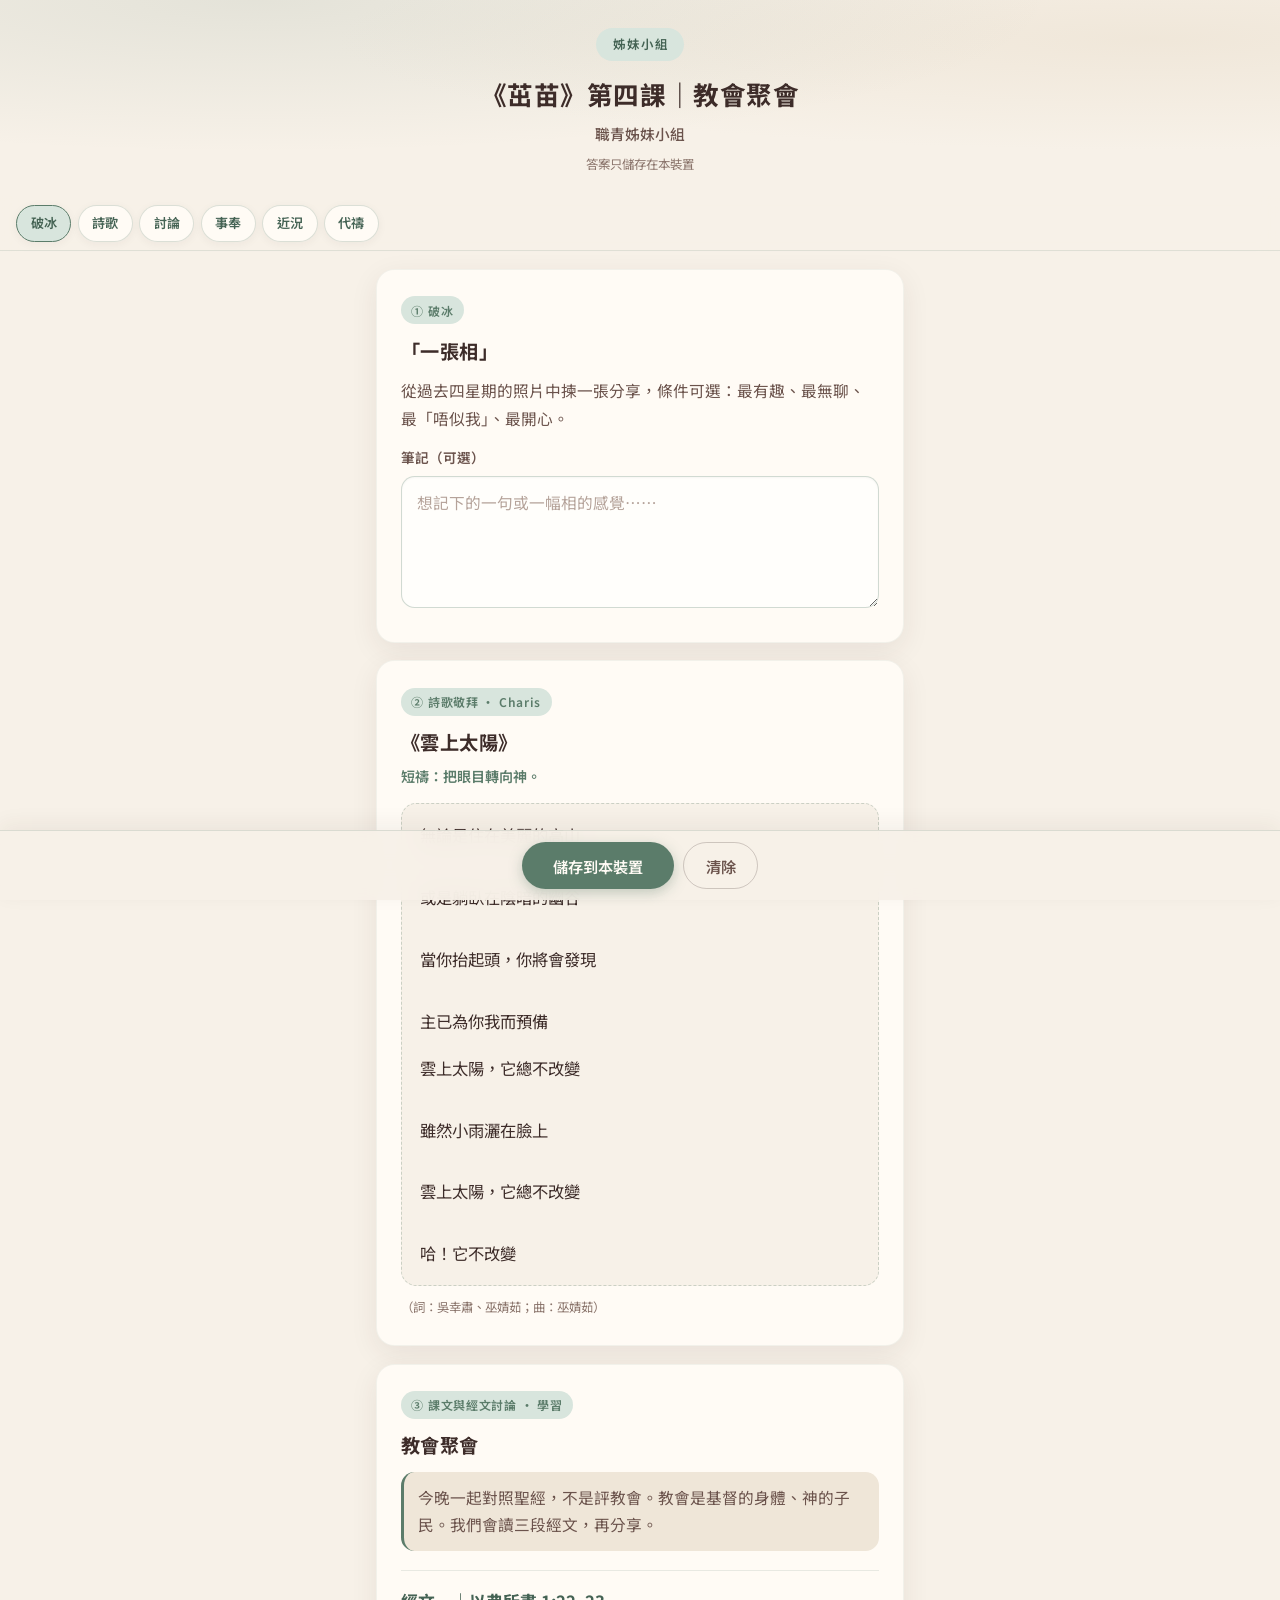
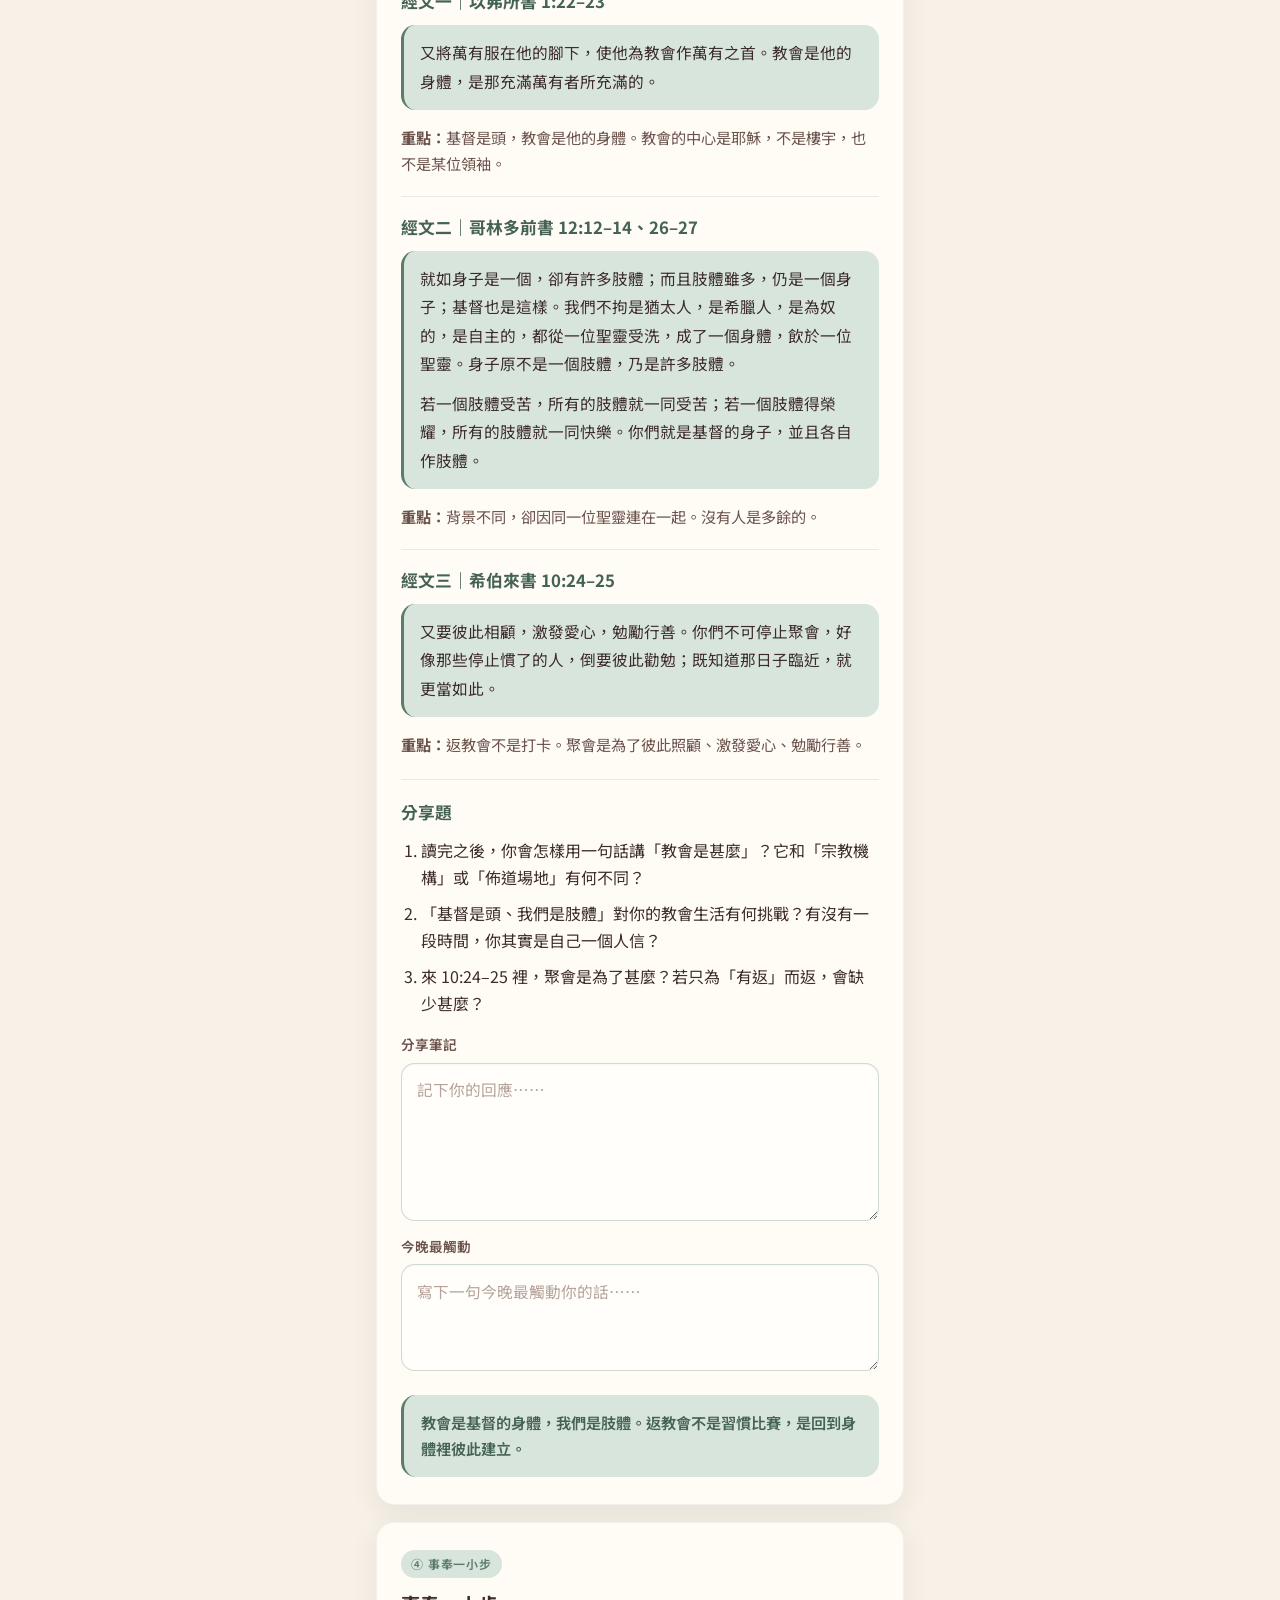
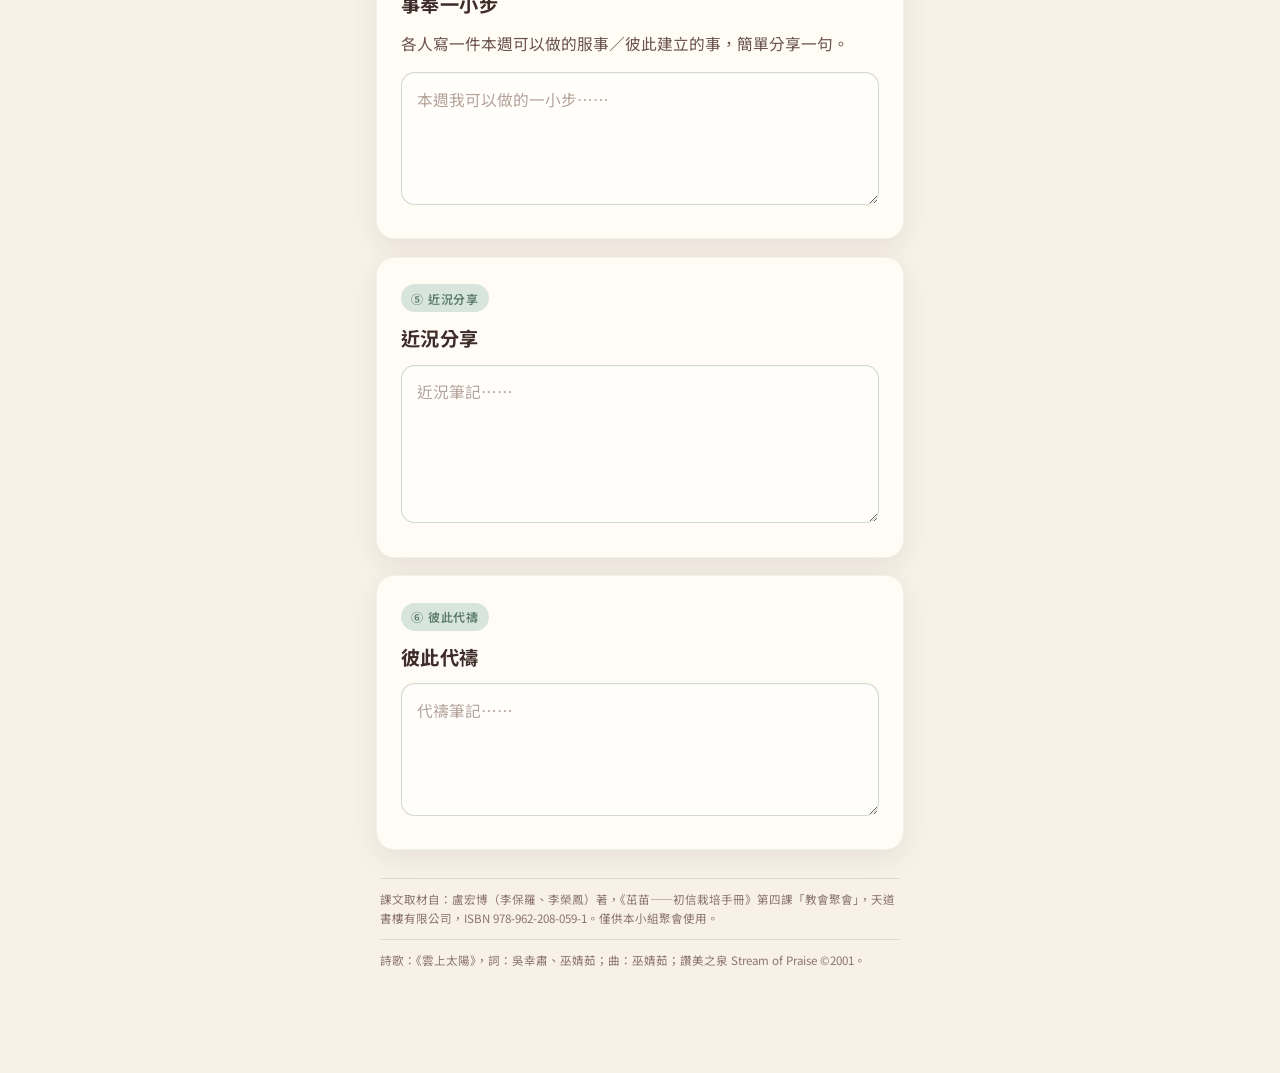
==== commit 10c5cfd3: "Remove 組長讀 label from discussion opening Cache-bust to v=20261010b." ====
--- a/index.html
+++ b/index.html
@@ -9,7 +9,7 @@
   <link rel="preconnect" href="https://fonts.googleapis.com" />
   <link rel="preconnect" href="https://fonts.gstatic.com" crossorigin />
   <link href="https://fonts.googleapis.com/css2?family=Noto+Sans+TC:wght@400;500;600;700&display=swap" rel="stylesheet" />
-  <link rel="stylesheet" href="styles.css?v=20261010a" />
+  <link rel="stylesheet" href="styles.css?v=20261010b" />
 </head>
 <body>
   <header class="app-header">
@@ -63,7 +63,7 @@
       <div class="section-label">③ 課文與經文討論 · 學習</div>
       <h2 class="section-title">教會聚會</h2>
       <div class="section-intro">
-        <strong>開場（組長讀）：</strong>今晚一起對照聖經，不是評教會。教會是基督的身體、神的子民。我們會讀三段經文，再分享。
+        今晚一起對照聖經，不是評教會。教會是基督的身體、神的子民。我們會讀三段經文，再分享。
       </div>
 
       <div class="passage" id="v1">
@@ -142,6 +142,6 @@
   </div>
   <div id="toast" class="toast" role="status" aria-live="polite"></div>
 
-  <script src="app.js?v=20261010a"></script>
+  <script src="app.js?v=20261010b"></script>
 </body>
 </html>
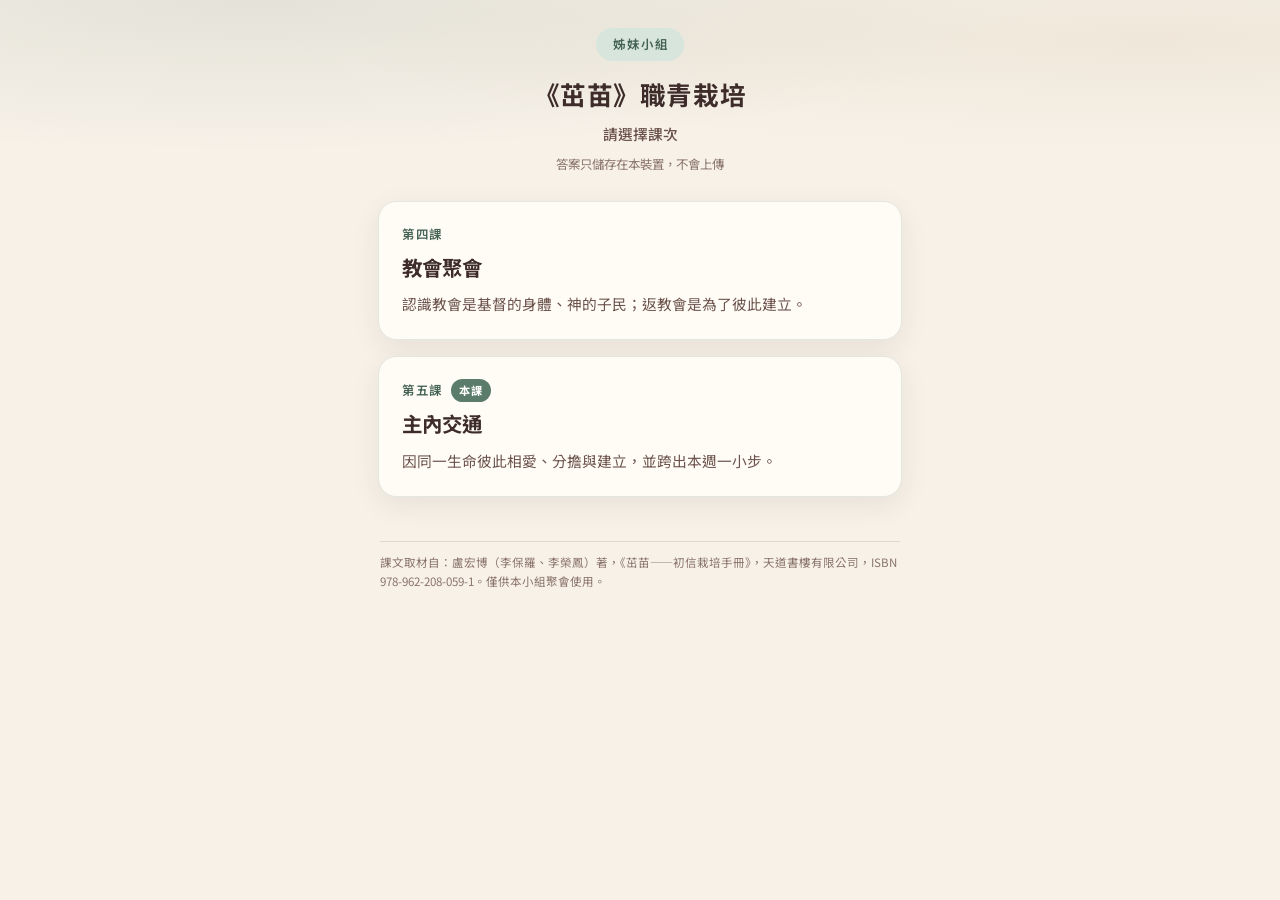
==== commit 70e1cb3d: "Add homepage lesson directory and Lesson 5 Keep the same GitHub Pages URL as the entry point. The ho" ====
--- a/index.html
+++ b/index.html
@@ -4,144 +4,44 @@
   <meta charset="UTF-8" />
   <meta name="viewport" content="width=device-width, initial-scale=1, viewport-fit=cover" />
   <meta name="theme-color" content="#F7F1E8" />
-  <meta name="description" content="《茁苗》第四課｜教會聚會｜職青姊妹小組（本機預覽）" />
-  <title>《茁苗》第四課｜教會聚會</title>
+  <meta name="description" content="《茁苗》職青姊妹小組｜請選擇課次" />
+  <title>《茁苗》職青栽培｜課次目錄</title>
   <link rel="preconnect" href="https://fonts.googleapis.com" />
   <link rel="preconnect" href="https://fonts.gstatic.com" crossorigin />
   <link href="https://fonts.googleapis.com/css2?family=Noto+Sans+TC:wght@400;500;600;700&display=swap" rel="stylesheet" />
-  <link rel="stylesheet" href="styles.css?v=20261010b" />
+  <link rel="stylesheet" href="styles.css?v=20261112a" />
 </head>
-<body>
+<body class="page-home">
   <header class="app-header">
     <div class="header-inner">
       <span class="badge">姊妹小組</span>
-      <h1 class="app-title">《茁苗》第四課｜教會聚會</h1>
-      <p class="app-subtitle">職青姊妹小組</p>
-      <p class="app-note">答案只儲存在本裝置</p>
+      <h1 class="app-title">《茁苗》職青栽培</h1>
+      <p class="app-subtitle">請選擇課次</p>
+      <p class="app-note">答案只儲存在本裝置，不會上傳</p>
     </div>
   </header>
 
-  <nav class="nav-chips" aria-label="快速導覽">
-    <a href="#icebreaker">破冰</a>
-    <a href="#song">詩歌</a>
-    <a href="#discuss">討論</a>
-    <a href="#serve">事奉</a>
-    <a href="#sharing">近況</a>
-    <a href="#prayer">代禱</a>
-  </nav>
+  <main class="lesson-list">
+    <a class="lesson-card" href="lesson4.html">
+      <div class="lesson-meta">
+        <span class="lesson-no">第四課</span>
+      </div>
+      <h2>教會聚會</h2>
+      <p>認識教會是基督的身體、神的子民；返教會是為了彼此建立。</p>
+    </a>
 
-  <main>
-    <!-- ① 破冰 -->
-    <section class="card" id="icebreaker">
-      <div class="section-label">① 破冰</div>
-      <h2 class="section-title">「一張相」</h2>
-      <p class="section-body">從過去四星期的照片中揀一張分享，條件可選：最有趣、最無聊、最「唔似我」、最開心。</p>
-      <label class="field-label" for="ice-notes">筆記（可選）</label>
-      <textarea id="ice-notes" data-key="ice-notes" rows="4" placeholder="想記下的一句或一幅相的感覺……"></textarea>
-    </section>
-
-    <!-- ② 詩歌 -->
-    <section class="card" id="song">
-      <div class="section-label">② 詩歌敬拜 · Charis</div>
-      <h2 class="section-title">《雲上太陽》</h2>
-      <p class="song-lead">短禱：把眼目轉向神。</p>
-      <div class="lyrics">
-        <p>無論是住在美麗的高山<br />
-        或是躺臥在陰暗的幽谷<br />
-        當你抬起頭，你將會發現<br />
-        主已為你我而預備</p>
-        <p>雲上太陽，它總不改變<br />
-        雖然小雨灑在臉上<br />
-        雲上太陽，它總不改變<br />
-        哈！它不改變</p>
+    <a class="lesson-card" href="lesson5.html">
+      <div class="lesson-meta">
+        <span class="lesson-no">第五課</span>
+        <span class="tag-now">本課</span>
       </div>
-      <p class="song-credit">（詞：吳幸肅、巫婧茹；曲：巫婧茹）</p>
-    </section>
-
-    <!-- ③ 討論 -->
-    <section class="card" id="discuss">
-      <div class="section-label">③ 課文與經文討論 · 學習</div>
-      <h2 class="section-title">教會聚會</h2>
-      <div class="section-intro">
-        今晚一起對照聖經，不是評教會。教會是基督的身體、神的子民。我們會讀三段經文，再分享。
-      </div>
-
-      <div class="passage" id="v1">
-        <h3 class="q-heading">經文一｜以弗所書 1:22–23</h3>
-        <blockquote class="verse-quote">
-          <p>又將萬有服在他的腳下，使他為教會作萬有之首。教會是他的身體，是那充滿萬有者所充滿的。</p>
-        </blockquote>
-        <p class="passage-point"><strong>重點：</strong>基督是頭，教會是他的身體。教會的中心是耶穌，不是樓宇，也不是某位領袖。</p>
-      </div>
-
-      <div class="passage" id="v2">
-        <h3 class="q-heading">經文二｜哥林多前書 12:12–14、26–27</h3>
-        <blockquote class="verse-quote">
-          <p>就如身子是一個，卻有許多肢體；而且肢體雖多，仍是一個身子；基督也是這樣。我們不拘是猶太人，是希臘人，是為奴的，是自主的，都從一位聖靈受洗，成了一個身體，飲於一位聖靈。身子原不是一個肢體，乃是許多肢體。</p>
-          <p>若一個肢體受苦，所有的肢體就一同受苦；若一個肢體得榮耀，所有的肢體就一同快樂。你們就是基督的身子，並且各自作肢體。</p>
-        </blockquote>
-        <p class="passage-point"><strong>重點：</strong>背景不同，卻因同一位聖靈連在一起。沒有人是多餘的。</p>
-      </div>
-
-      <div class="passage" id="v3">
-        <h3 class="q-heading">經文三｜希伯來書 10:24–25</h3>
-        <blockquote class="verse-quote">
-          <p>又要彼此相顧，激發愛心，勉勵行善。你們不可停止聚會，好像那些停止慣了的人，倒要彼此勸勉；既知道那日子臨近，就更當如此。</p>
-        </blockquote>
-        <p class="passage-point"><strong>重點：</strong>返教會不是打卡。聚會是為了彼此照顧、激發愛心、勉勵行善。</p>
-      </div>
-
-      <div class="q-block" id="share-qs">
-        <h3 class="q-heading">分享題</h3>
-        <ol class="share-list">
-          <li>讀完之後，你會怎樣用一句話講「教會是甚麼」？它和「宗教機構」或「佈道場地」有何不同？</li>
-          <li>「基督是頭、我們是肢體」對你的教會生活有何挑戰？有沒有一段時間，你其實是自己一個人信？</li>
-          <li>來 10:24–25 裡，聚會是為了甚麼？若只為「有返」而返，會缺少甚麼？</li>
-        </ol>
-        <label class="field-label" for="share-notes">分享筆記</label>
-        <textarea id="share-notes" data-key="share-notes" rows="5" placeholder="記下你的回應……"></textarea>
-
-        <label class="field-label" for="touched">今晚最觸動</label>
-        <textarea id="touched" data-key="touched" rows="3" placeholder="寫下一句今晚最觸動你的話……"></textarea>
-
-        <div class="close-line">教會是基督的身體，我們是肢體。返教會不是習慣比賽，是回到身體裡彼此建立。</div>
-      </div>
-    </section>
-
-    <!-- ④ 事奉 -->
-    <section class="card" id="serve">
-      <div class="section-label">④ 事奉一小步</div>
-      <h2 class="section-title">事奉一小步</h2>
-      <p class="section-body">各人寫一件本週可以做的服事／彼此建立的事，簡單分享一句。</p>
-      <textarea data-key="serve-notes" rows="4" placeholder="本週我可以做的一小步……"></textarea>
-    </section>
-
-    <!-- ⑤ 近況 -->
-    <section class="card" id="sharing">
-      <div class="section-label">⑤ 近況分享</div>
-      <h2 class="section-title">近況分享</h2>
-      <textarea data-key="sharing-notes" rows="5" placeholder="近況筆記……"></textarea>
-    </section>
-
-    <!-- ⑥ 代禱 -->
-    <section class="card" id="prayer">
-      <div class="section-label">⑥ 彼此代禱</div>
-      <h2 class="section-title">彼此代禱</h2>
-      <textarea data-key="prayer-notes" rows="4" placeholder="代禱筆記……"></textarea>
-    </section>
+      <h2>主內交通</h2>
+      <p>因同一生命彼此相愛、分擔與建立，並跨出本週一小步。</p>
+    </a>
   </main>
 
   <footer class="site-credit" aria-label="著作權與取材說明">
-    <p>課文取材自：盧宏博（李保羅、李榮鳳）著，《茁苗——初信栽培手冊》第四課「教會聚會」，天道書樓有限公司，ISBN 978-962-208-059-1。僅供本小組聚會使用。</p>
-    <p>詩歌：《雲上太陽》，詞：吳幸肅、巫婧茹；曲：巫婧茹；讚美之泉 Stream of Praise ©2001。</p>
+    <p>課文取材自：盧宏博（李保羅、李榮鳳）著，《茁苗——初信栽培手冊》，天道書樓有限公司，ISBN 978-962-208-059-1。僅供本小組聚會使用。</p>
   </footer>
-
-  <div class="save-bar" role="region" aria-label="儲存與清除">
-    <button type="button" id="btn-save" class="btn btn-primary">儲存到本裝置</button>
-    <button type="button" id="btn-clear" class="btn btn-ghost">清除</button>
-  </div>
-  <div id="toast" class="toast" role="status" aria-live="polite"></div>
-
-  <script src="app.js?v=20261010b"></script>
 </body>
 </html>
--- a/styles.css
+++ b/styles.css
@@ -529,3 +529,165 @@
   line-height: 1.7;
   border-left: 3px solid var(--sage);
 }
+
+/* —— Homepage directory —— */
+.page-home {
+  padding-bottom: calc(2rem + var(--safe-bottom));
+}
+
+.lesson-list {
+  max-width: 560px;
+  margin: 0 auto;
+  padding: 0.35rem 1.15rem 1.5rem;
+  display: grid;
+  gap: 1rem;
+}
+
+a.lesson-card {
+  display: block;
+  background: var(--card);
+  border-radius: var(--radius);
+  padding: 1.35rem 1.4rem 1.45rem;
+  box-shadow: var(--shadow);
+  text-decoration: none;
+  color: inherit;
+  border: 1px solid rgba(91, 124, 106, 0.16);
+  transition: border-color 0.15s ease, transform 0.15s ease;
+}
+
+a.lesson-card:hover,
+a.lesson-card:focus-visible {
+  text-decoration: none;
+  border-color: var(--sage);
+  transform: translateY(-1px);
+}
+
+.lesson-meta {
+  display: flex;
+  align-items: center;
+  gap: 0.5rem;
+  margin-bottom: 0.25rem;
+}
+
+.lesson-no {
+  font-size: 0.78rem;
+  font-weight: 600;
+  letter-spacing: 0.14em;
+  color: var(--sage-deep);
+}
+
+.tag-now {
+  display: inline-block;
+  font-size: 0.7rem;
+  font-weight: 700;
+  letter-spacing: 0.08em;
+  padding: 0.12rem 0.5rem;
+  color: #fff;
+  background: var(--sage);
+  border-radius: 999px;
+}
+
+a.lesson-card h2 {
+  margin: 0.15rem 0 0.4rem;
+  font-size: 1.28rem;
+  font-weight: 700;
+  color: var(--brown);
+}
+
+a.lesson-card p {
+  margin: 0;
+  color: var(--brown-soft);
+  font-size: 0.92rem;
+  line-height: 1.65;
+}
+
+.back-link {
+  display: inline-block;
+  margin-bottom: 0.75rem;
+  font-size: 0.85rem;
+  font-weight: 600;
+  color: var(--sage-deep);
+  text-decoration: none;
+}
+
+.back-link:hover {
+  text-decoration: underline;
+}
+
+/* —— Lesson 5 extras —— */
+.short-input,
+input.blank {
+  font: inherit;
+  color: var(--brown);
+  background: transparent;
+}
+
+.short-input {
+  display: block;
+  width: 100%;
+  max-width: 8rem;
+  margin: 0.15rem 0 0.7rem;
+  padding: 0.4rem 0.55rem;
+  border: 1px solid rgba(91, 124, 106, 0.28);
+  border-radius: 0.6rem;
+  background: #fff;
+}
+
+input.blank {
+  width: 6.2rem;
+  padding: 0.1rem 0.3rem;
+  border: none;
+  border-bottom: 2px solid var(--sage);
+  text-align: center;
+}
+
+.blank-prompt {
+  margin: 0.7rem 0 0;
+  font-size: 0.98rem;
+}
+
+.choice {
+  display: flex;
+  align-items: flex-start;
+  gap: 0.5rem;
+  margin: 0.4rem 0;
+  font-size: 0.98rem;
+  color: var(--brown);
+}
+
+.choice input {
+  margin-top: 0.35rem;
+  accent-color: var(--sage);
+}
+
+.choice-grid {
+  display: grid;
+  grid-template-columns: 1fr 1fr;
+  gap: 0.15rem 0.75rem;
+  margin: 0.35rem 0 0.75rem;
+}
+
+.plain-list,
+.verse-mini {
+  margin: 0.35rem 0 1rem;
+  padding-left: 1.2em;
+  color: var(--brown);
+}
+
+.plain-list li,
+.verse-mini li {
+  margin: 0.35rem 0;
+  line-height: 1.65;
+}
+
+.subhead {
+  margin: 0.9rem 0 0.2rem;
+  font-size: 0.88rem;
+  font-weight: 700;
+  letter-spacing: 0.06em;
+  color: var(--sage-deep);
+}
+
+.q-heading {
+  margin-top: 1.15rem;
+}
